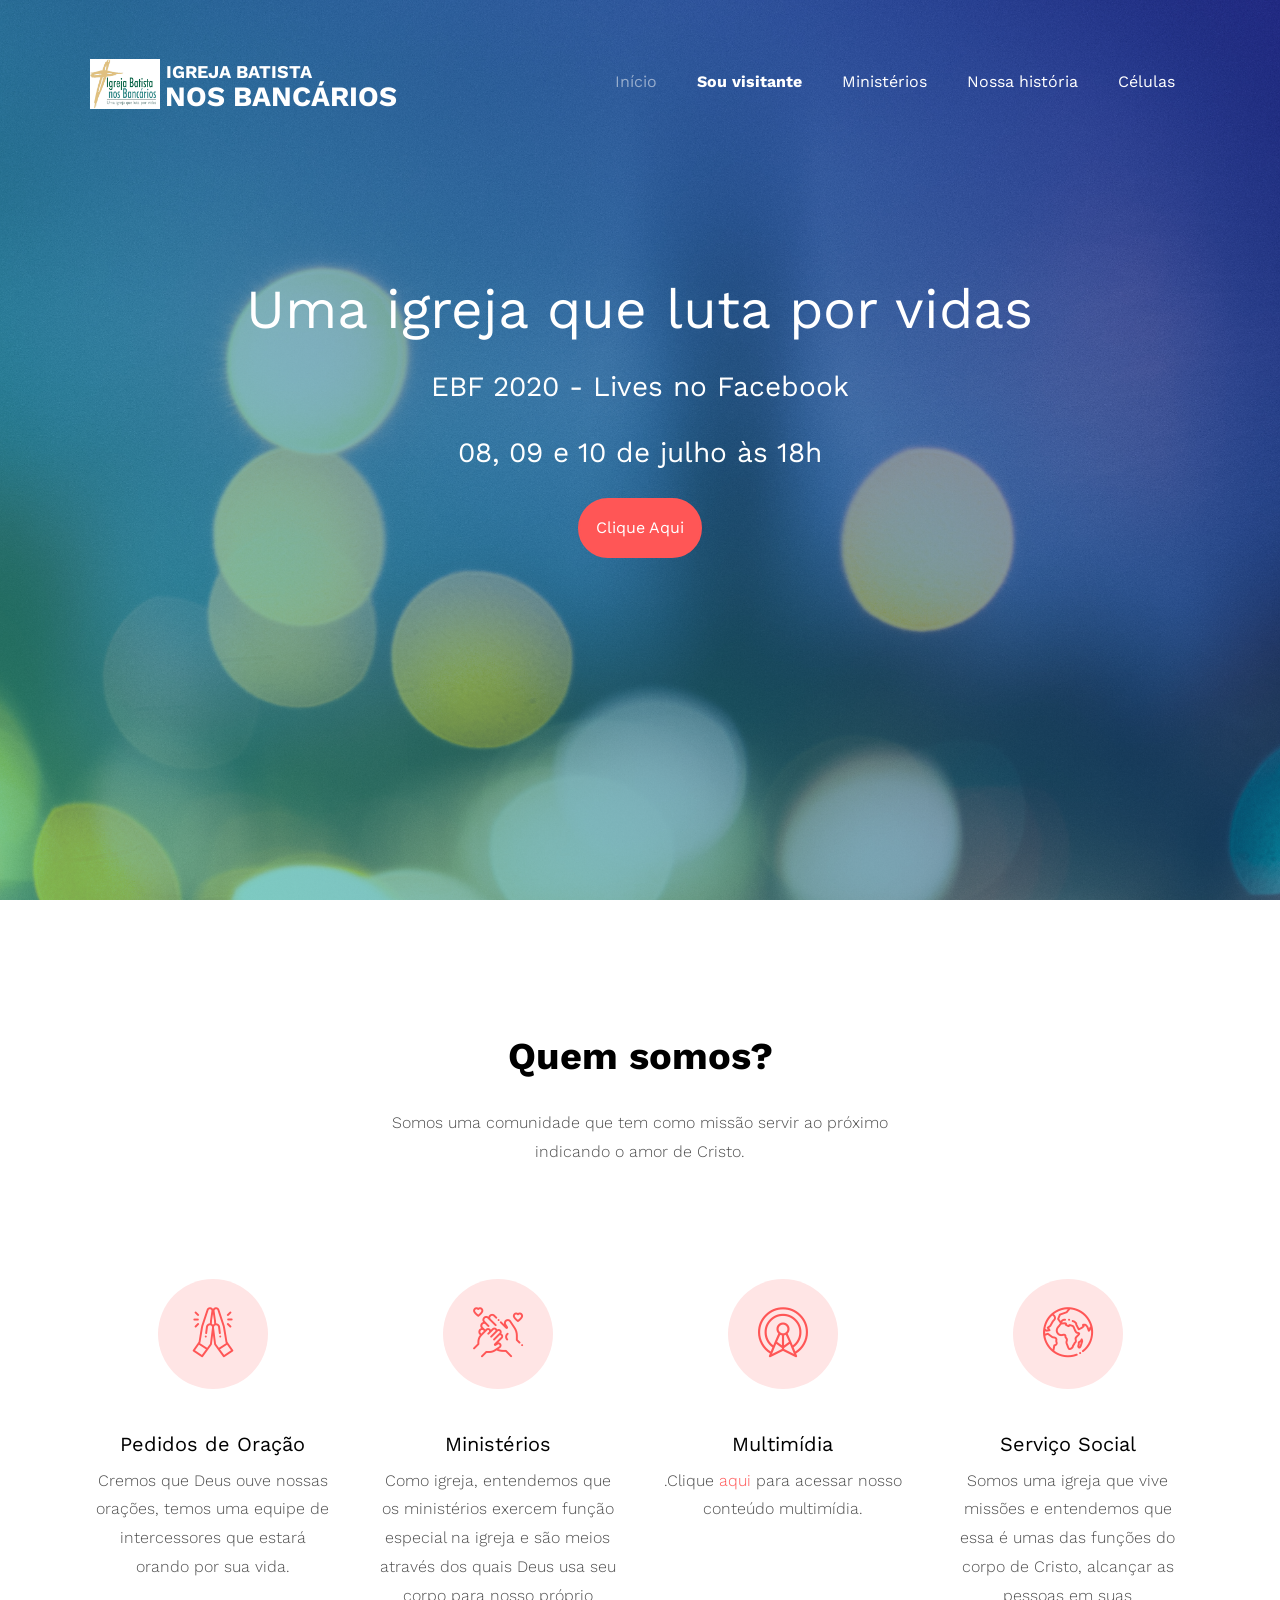
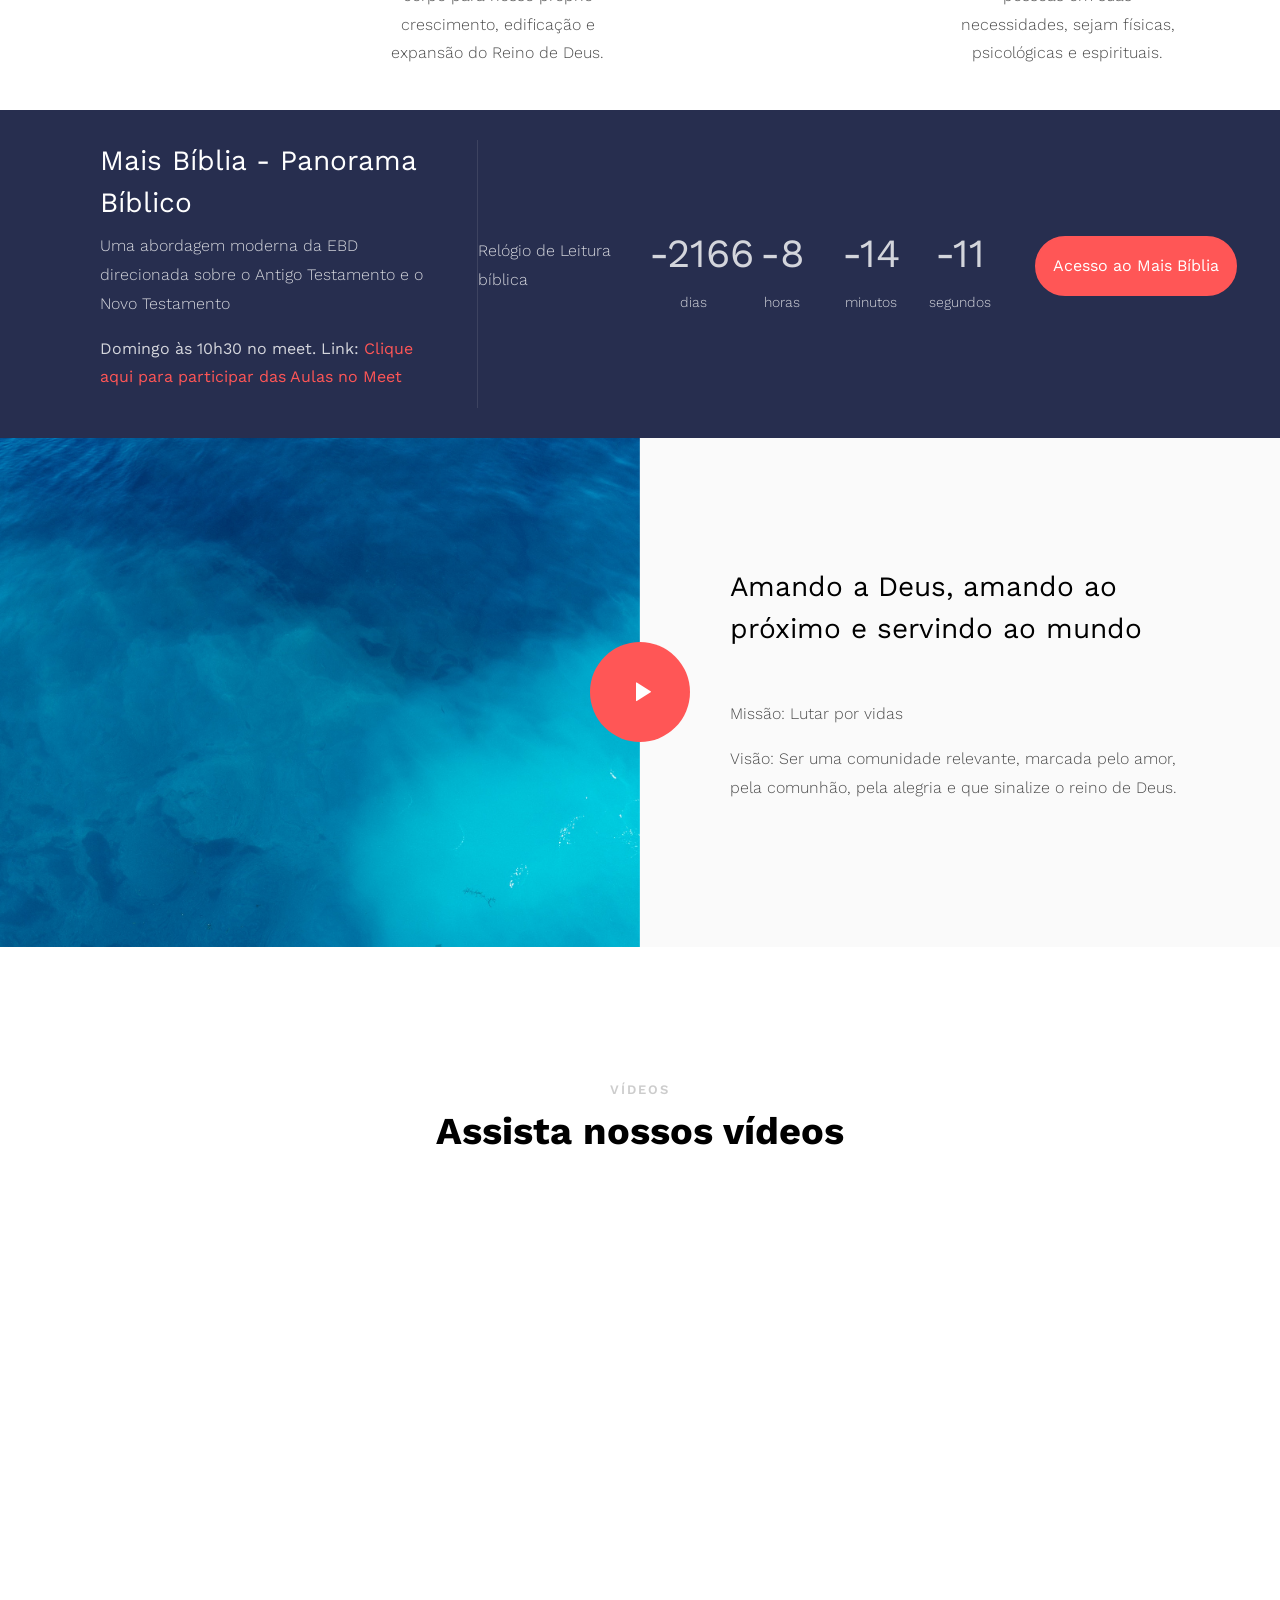
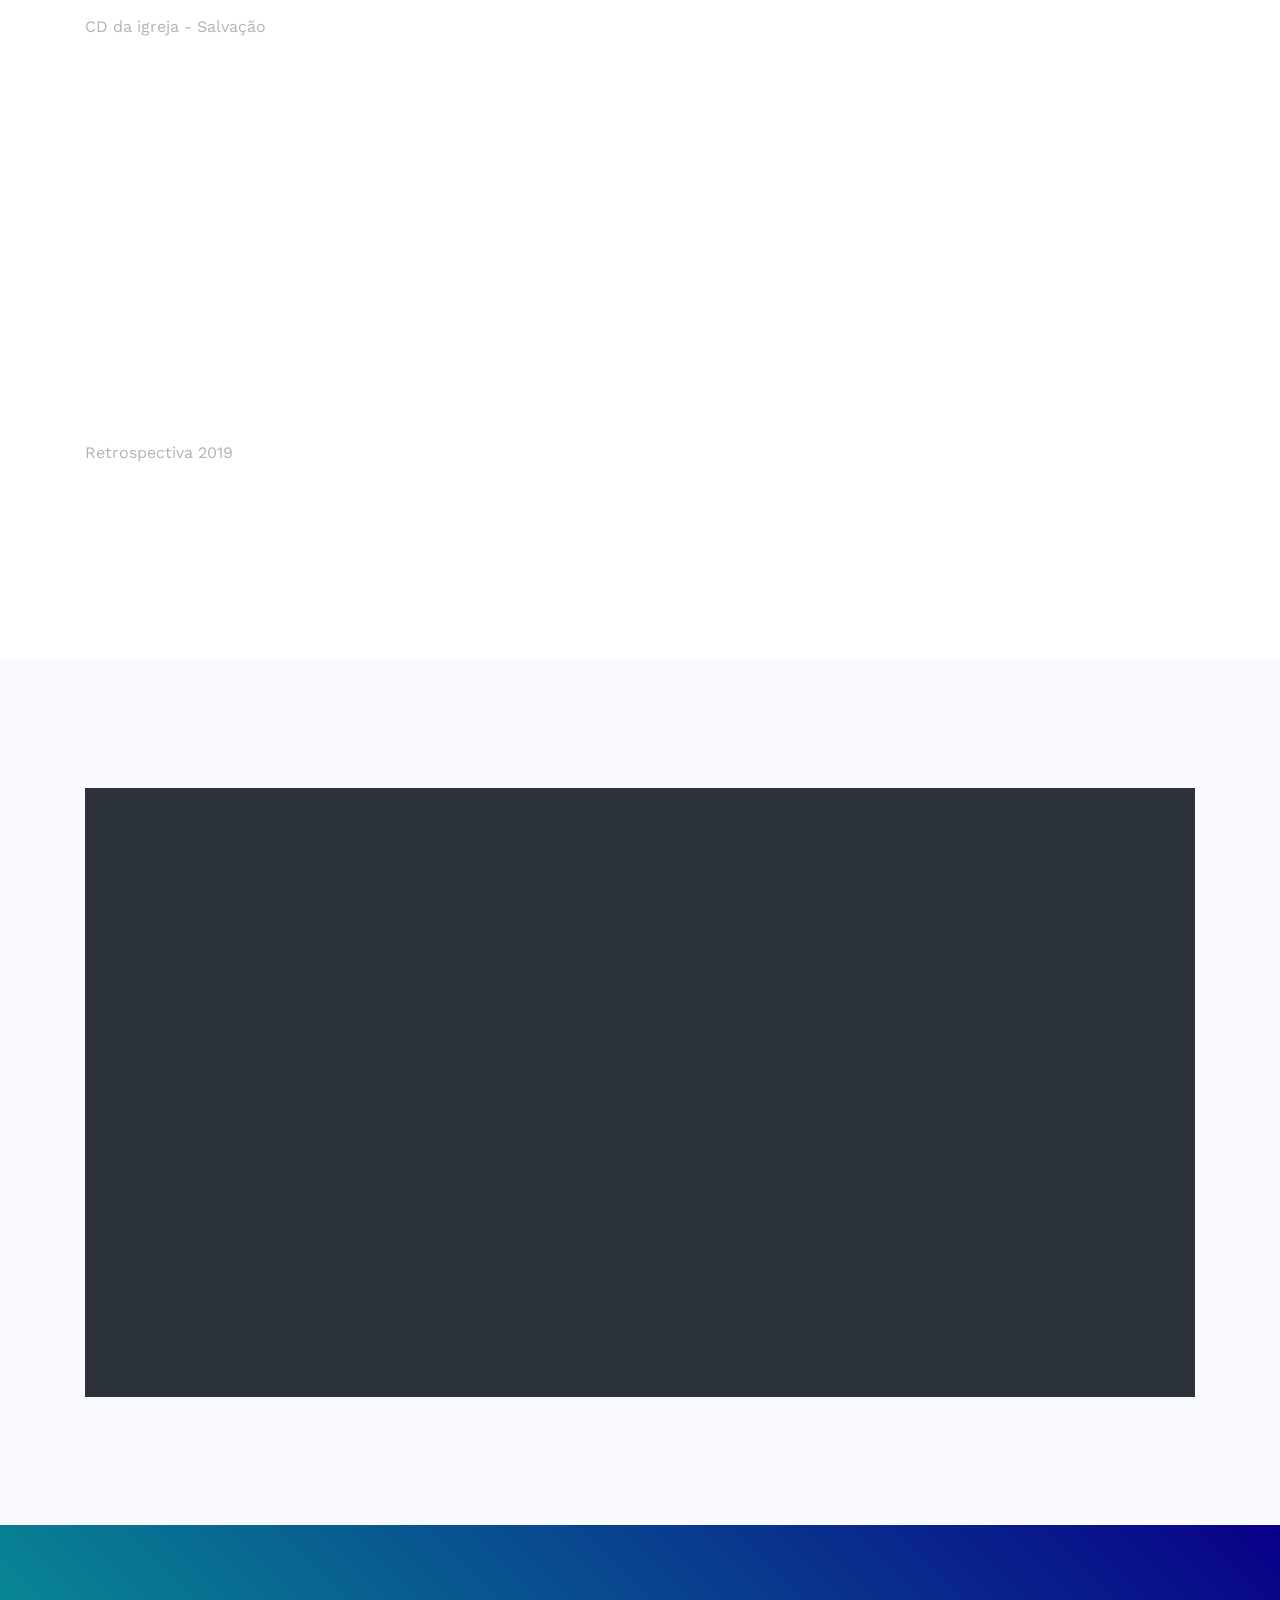
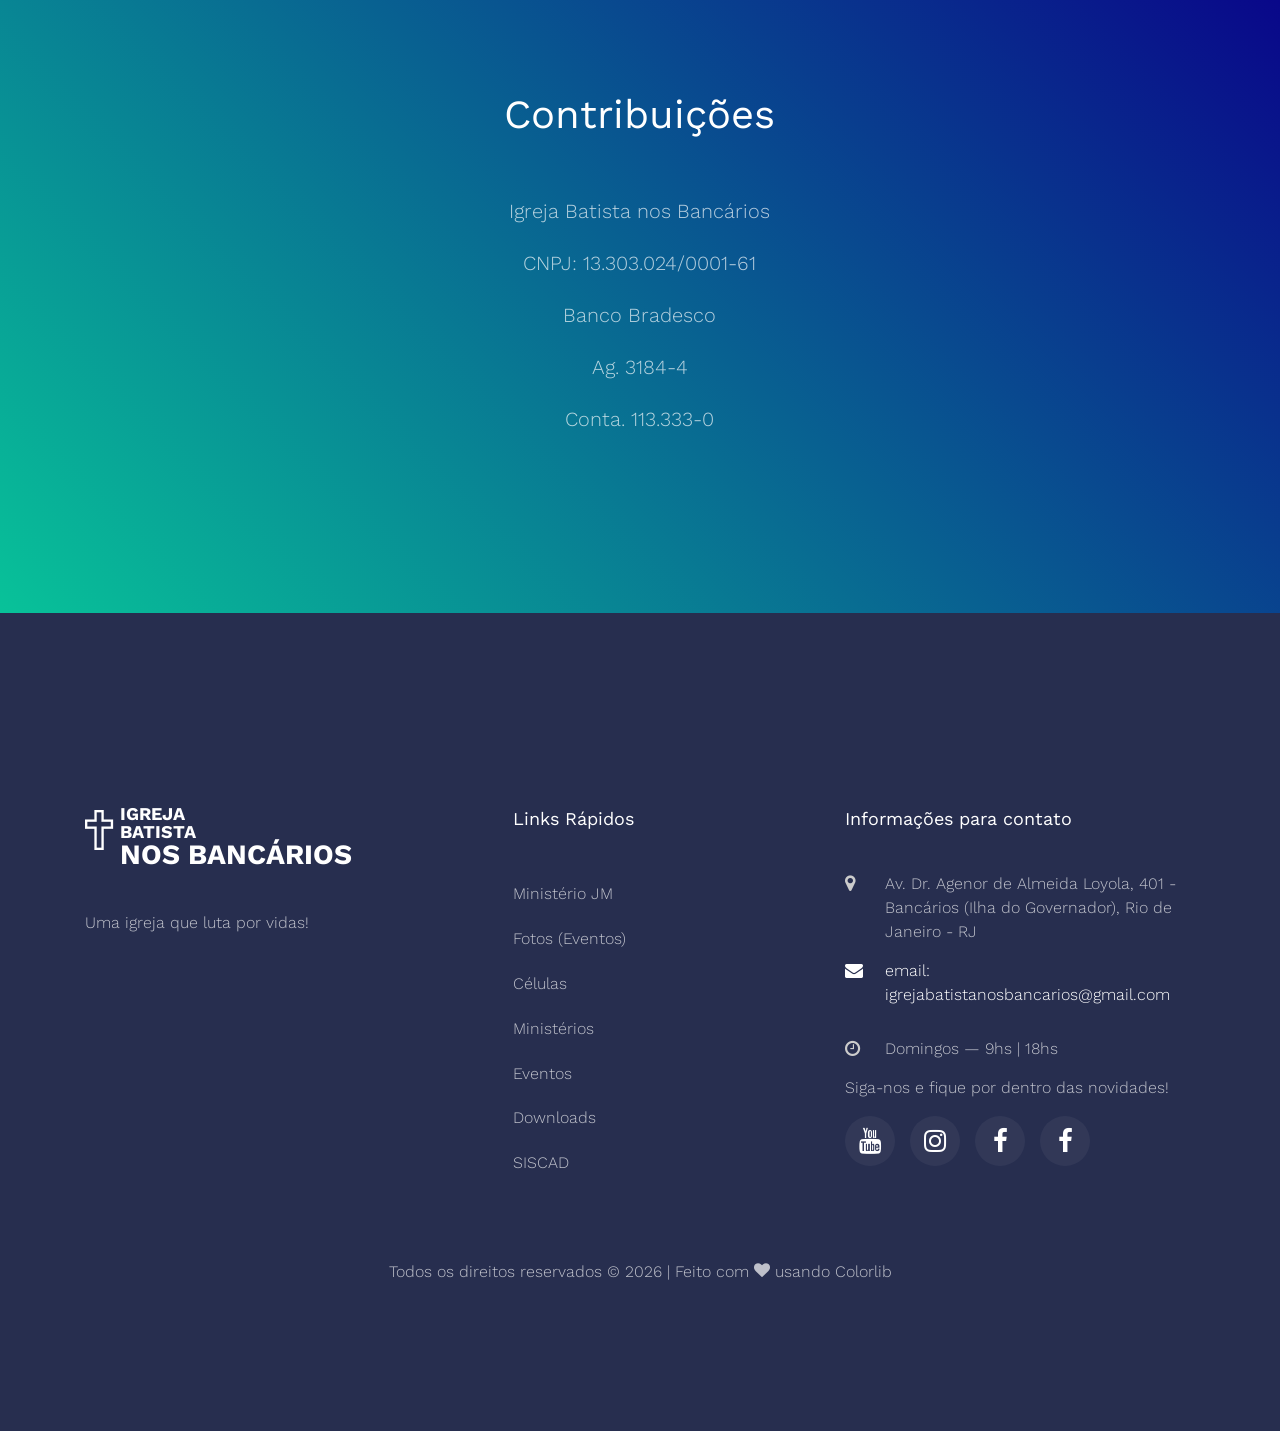
==== index.html @ 06a571e2 "acerto botão mobile" ====
<!DOCTYPE html>
<html lang="en">

<head>

  <title>Igreja Batista nos Bancários</title>
  <meta charset="utf-8">
  <meta name="viewport" content="width=device-width, initial-scale=1, shrink-to-fit=no">
  <meta name="google-site-verification" content="Ht5OL9ynm8TueG3Yeq30uQMmbHGOpibzD0ZODfShVEQ" />


  <meta http-equiv="X-UA-Compatible" content="IE=edge">
  <meta name="description" content="igreja bancarios, igreja batista nos bancarios, ilha do governador, Cristo, louvor, comunidade, salvação">
  <meta name="author" content="Igreja Batista nos Bancários">
  <link rel="author" href="https://www.facebook.com/pages/Igreja-Batista-nos-Bancarios/1877970075808735?ref=br_rs">
  <link rel="canonical" href="http://www.igrejabatistanosbancarios.org.br/">
  <meta name="apple-mobile-web-app-capable" content="yes">
  <meta name="apple-mobile-web-app-title" content="IBB - Igreja Batista nos Bancários">
  <link rel="apple-touch-icon" sizes="180x180" href="/images/logoIgreja.jpg">
  <meta itemprop="name" content="Igreja Batista nos Bancários" />
  <meta itemprop="description" content="igreja bancarios, igreja batista nos bancarios, ilha do governador, Cristo, louvor, comunidade, salvação">

  <link href="https://fonts.googleapis.com/css?family=Work+Sans:100,200,300,400,500,600,700,800" rel="stylesheet">
  <link rel="stylesheet" href="css/open-iconic-bootstrap.min.css">
  <link rel="stylesheet" href="css/animate.css">
  <link rel="stylesheet" href="css/owl.carousel.min.css">
  <link rel="stylesheet" href="css/owl.theme.default.min.css">
  <link rel="stylesheet" href="css/magnific-popup.css">
  <link rel="stylesheet" href="css/aos.css">
  <link rel="stylesheet" href="css/ionicons.min.css">
  <link rel="stylesheet" href="css/bootstrap-datepicker.css">
  <link rel="stylesheet" href="css/jquery.timepicker.css">
  <link rel="stylesheet" href="css/flaticon.css">
  <link rel="stylesheet" href="css/icomoon.css">
  <link rel="stylesheet" href="css/style.css">
</head>

<body ng-app>

  <nav class="navbar navbar-expand-lg navbar-dark ftco_navbar bg-dark ftco-navbar-light" id="ftco-navbar">
    <div class="container">
      <a class="navbar-brand" style="padding-left: 5px;" href="http://www.igrejabatistanosbancarios.org.br/">
        <img class="logoIgreja" src="images/logoBancarios.png" id="img-logo-w1" alt="Igreja Batista nos Bancários" />
        <span style="position: absolute; left: 45Px; top: -15px">&emsp;&emsp;Igreja Batista</span>
        <span class="nosBancarios">nos Bancários</span>
      </a>
      <button class="navbar-toggler" type="button" data-toggle="collapse" data-target="#ftco-nav" aria-controls="ftco-nav" aria-expanded="false"
        aria-label="Toggle navigation">
        <span class="oi oi-menu"></span> Menu
      </button>

      <div class="collapse navbar-collapse" id="ftco-nav">
        <ul class="navbar-nav ml-auto">
          <li class="nav-item active">
            <a href="index.html" class="nav-link">Início</a>
          </li>
          <li class="nav-item">
            <a href="visitante.html" class="nav-link">
              <strong>Sou visitante</strong>
            </a>
          </li>
          <li class="nav-item">
            <a href="ministerios.html" class="nav-link">Ministérios</a>
          </li>
          <li class="nav-item">
            <a href="historia.html" class="nav-link">Nossa história</a>
          </li>
          <li class="nav-item">
            <a href="celulas.html" class="nav-link">Células</a>
          </li>
        </ul>
      </div>
    </div>
  </nav>

  <section id="home" class="video-hero js-fullheight" style="height: 700px; background-image: url(images/abstractLight.jpg);  background-size:cover; background-position: center center;background-attachment:fixed;"
    data-section="home">
    <div class="overlay js-fullheight"></div>
    <a class="player" data-property="{videoURL:'https://www.youtube.com/watch?v=HYGZUNdNehw',containment:'#home', showControls:false, optimizeDisplay: true , stopMovieOnBlur: true, showYTLogo:false, autoPlay:true, loop:false, mute:true, startAt:3, stopAt: 8,  opacity:1, quality:'default'}"></a>
    <div class="container">
      <div class="row no-gutters slider-text js-fullheight align-items-center justify-content-center" data-scrollax-parent="true">
        <div class="col-md-10 ftco-animate text-center" data-scrollax=" properties: { translateY: '70%' }">
          <h1 class="mb-4" data-scrollax="properties: { translateY: '30%', opacity: 1.6 }">
            Uma igreja que luta por vidas</h1>
          <h2>
            <h3 style="color: white;" class="mb-4" data-scrollax="properties: { translateY: '30%', opacity: 1.6 }">
              EBF 2020 - Lives no Facebook</h3>
              <h3 style="color: white;" class="mb-4" data-scrollax="properties: { translateY: '30%', opacity: 1.6 }">
                08, 09 e 10 de julho às 18h</h3>
            <p>
              
              <a href="https://www.facebook.com/groups/218607848238713/"
               class="btn btn-primary p-3">Clique Aqui</a>
            </p>
          </h2>  
        </div>
      </div>
    </div>
  </section>
 
  <section class="ftco-section">
    <div class="container">
      <div class="row justify-content-center mb-5 pb-5">
        <div class="col-md-6 text-center heading-section ftco-animate">
          <span class="subheading"></span>
          <h2 class="mb-4">Quem somos?</h2>
          <p>Somos uma comunidade que tem como missão servir ao próximo indicando o amor de Cristo.</p>
        </div>
      </div>
      <div class="row">
        <div class="col-md-6 col-lg-3 d-flex align-self-stretch ftco-animate">
          <div class="media block-6 services d-block text-center">
            <div class="d-flex justify-content-center">
              <div class="icon d-flex justify-content-center mb-3">
                <span class="align-self-center flaticon-pray"></span>
              </div>
            </div>
            <div class="media-body p-2 mt-3">
              <h3 class="heading">Pedidos de Oração</h3>
              <p>Cremos que Deus ouve nossas orações, temos uma equipe de intercessores que estará orando por sua vida.
              </p>
            </div>
          </div>
        </div>
        <div class="col-md-6 col-lg-3 d-flex align-self-stretch ftco-animate">
          <div class="media block-6 services d-block text-center">
            <div class="d-flex justify-content-center">
              <div class="icon d-flex justify-content-center mb-3">
                <span class="align-self-center flaticon-maternity"></span>
              </div>
            </div>
            <div class="media-body p-2 mt-3">
              <h3 class="heading">Ministérios</h3>
              <p>Como igreja, entendemos que os ministérios exercem função especial na igreja e são meios através dos quais
                Deus usa seu corpo para nosso próprio crescimento, edificação e expansão do Reino de Deus.</p>
            </div>
          </div>
        </div>
        <div class="col-md-6 col-lg-3 d-flex align-self-stretch ftco-animate">
          <div class="media block-6 services d-block text-center">
            <div class="d-flex justify-content-center">
              <div class="icon d-flex justify-content-center mb-3">
                <span class="align-self-center flaticon-podcast"></span>
              </div>
            </div>
            <div class="media-body p-2 mt-3">
              <h3 class="heading">Multimídia</h3>
              <p>.Clique <a href="https://www.youtube.com/channel/UCk3xc1jV3slm47F_EXBStCA" target="_blank">aqui</a> para acessar nosso conteúdo multimídia.</p>
            </div>
          </div>
        </div>

        <div class="col-md-6 col-lg-3 d-flex align-self-stretch ftco-animate">
          <div class="media block-6 services d-block text-center">
            <div class="d-flex justify-content-center">
              <div class="icon d-flex justify-content-center mb-3">
                <span class="align-self-center flaticon-planet-earth"></span>
              </div>
            </div>
            <div class="media-body p-2 mt-3">
              <h3 class="heading">Serviço Social</h3>
              <p>Somos uma igreja que vive missões e entendemos que essa é umas das funções do corpo de Cristo, alcançar as
                pessoas em suas necessidades, sejam físicas, psicológicas e espirituais.</p>
            </div>
          </div>
        </div>
      </div>
    </div>
  </section>

  <section class="ftco-bible-study">
    <div class="container-wrap">
      <div class="col-md-12 wrap">
        <div class="container">
          <div class="row">
            <div class="col-md-12 d-md-flex">
              <div class="one-forth ftco-animate">
                <h3>Mais Bíblia - Panorama Bíblico</h3>
                <p>Uma abordagem moderna da EBD direcionada sobre o Antigo Testamento e o Novo Testamento</p>
                <p>
                  <strong>Domingo às 10h30 no meet. Link: 
                    <a href="https://meet.google.com/uoz-uhri-tot ">Clique aqui para participar das Aulas no Meet</a>
                   </strong>
                </p>
              </div>
              <div class="one-half d-md-flex align-items-md-center ftco-animate">
                <p>Relógio de Leitura bíblica</p>
                <div class="countdown-wrap">
                  <p class="countdown d-flex">
                    <span id="days"></span>
                    <span id="hours"></span>
                    <span id="minutes"></span>
                    <span id="seconds"></span>
                  </p>
                </div>
                <div class="button">
                  <p>
                    <a href="https://www.facebook.com/groups/ClasseEBD.Bancarios/" class="btn btn-primary p-3">Acesso ao Mais Bíblia</a>
                  </p>
                </div>
              </div>
            </div>
          </div>
        </div>
      </div>
    </div>
  </section>

  <section class="ftco-section-2">
    <div class="container-fluid">
      <div class="section-2-blocks-wrapper d-flex row no-gutters">
        <div class="img col-md-6 ftco-animate" style="background-image: url('images/blue-ocean-sea-5412.jpg');">
          <a href="https://www.youtube.com/watch?v=TMDXRwsffzY" class="button popup-vimeo">
            <span class="ion-ios-play"></span>
          </a>
        </div>
        <div class="text col-md-6 ftco-animate">
          <div class="text-inner align-self-start">

            <h3>Amando a Deus, amando ao próximo e servindo ao mundo</h3>
            <p>Missão: Lutar por vidas</p>

            <p>Visão: Ser uma comunidade relevante, marcada pelo amor, pela comunhão, pela alegria e que sinalize o reino de
              Deus.
            </p>
          </div>
        </div>
      </div>
    </div>
  </section>

  <section class="ftco-section">
    <div class="container">
      <div class="row no-gutters justify-content-center mb-5 pb-5">
        <div class="col-md-7 text-center heading-section ftco-animate">
          <span class="subheading">Vídeos</span>
          <h2 class="mb-4">Assista nossos vídeos</h2>
          <p></p>
        </div>
      </div>
      <div class="row">
        <div class="col-md-6 ftco-animate">
          <div class="sermons">
            <iframe width="560" height="315" src="https://www.youtube.com/embed/FBNvva_CLnk?controls=0" frameborder="0" allow="accelerometer; autoplay; encrypted-media; gyroscope; picture-in-picture"
              allowfullscreen></iframe>
            <div class="text">
              <h3>
                <a href="#"></a>
              </h3>
              <span class="position">CD da igreja - Salvação</span>
            </div>
          </div>
        </div>
      </div>
      <div class="row">
        <div class="col-md-6 ftco-animate">
          <div class="sermons">
            <iframe width="560" height="315" src="https://www.youtube.com/embed/6KS8cwd-ObE?controls=0" frameborder="0" allow="accelerometer; autoplay; encrypted-media; gyroscope; picture-in-picture"
              allowfullscreen></iframe>
            <div class="text">
              <h3>
                <a href="#"></a>
              </h3>
              <span class="position">Retrospectiva 2019</span>
            </div>
          </div>
        </div>
      </div>
  </section>

  <section class="ftco-section testimony-section bg-light">
    <div class="container">
      <div class="row ftco-animate">
        <div class="col-md-12">
          <div id="x-section-10" style="margin: 0px;padding: 0px; background-color: transparent;">
            <div class="x-container" style="margin: 0px auto;padding: 0px;">
              <div class="x-column x-sm x-1-1" style="padding: 0px; background-color:rgb(43, 50, 58);">
                <div class="x-map embed">
                  <div>
                    <iframe width="100%" height="600" src="https://maps.google.com/maps?width=800&amp;height=600&amp;hl=en&amp;q=Igreja%20Batista%20nos%20Banc%C3%A1rios%2C%20Avenida%20Agenor%20de%20Almeira%20Loyola+(Igreja%20Batista%20nos%20Banc%C3%A1rios)&amp;ie=UTF8&amp;t=&amp;z=15&amp;iwloc=B&amp;output=embed"
                      frameborder="0" scrolling="no" marginheight="0" marginwidth="0">
                    </iframe>
                  </div>
                </div>
              </div>
            </div>
          </div>
        </div>
      </div>
    </div>
  </section>

  <section class="ftco-section-parallax">
    <div class="parallax-img d-flex align-items-center">
      <div class="container">
        <div class="row d-flex justify-content-center">
          <div class="col-md-7 text-center heading-section heading-section-white ftco-animate">
            <h2>Contribuições</h2>
            <div class="row d-flex justify-content-center mt-5">
              <div class="col-md-6">
                <form action="#" class="subscribe-form">
                  <div class="form-group">
                    <p>Igreja Batista nos Bancários</p>
                    <p>CNPJ: 13.303.024/0001-61</p>
                    <span class="icon icon-banking"></span>
                    <p>Banco Bradesco</p>
                    <p>Ag. 3184-4</p>
                    <p>Conta. 113.333-0</p>
                  </div>
                </form>
              </div>
            </div>
          </div>
        </div>
      </div>
    </div>
  </section>

  <footer class="ftco-footer ftco-bg-dark ftco-section">
    <div class="container">
      <div class="row mb-5">
        <div class="col-md">
          <div class="ftco-footer-widget mb-4">
            <h2 class="logo">
              <i class="flaticon-cross">
                <a href="index.html">
              </i>
              <span>Igreja</span>
              <span>Batista</span>
              <span>nos Bancários
              </span>
              </a>
            </h2>
            <p>Uma igreja que luta por vidas!</p>
          </div>
        </div>
        <div class="col-md">
          <div class="ftco-footer-widget mb-4 ml-md-5">
            <h2 class="ftco-heading-2">Links Rápidos</h2>
            <ul class="list-unstyled">
              <li>
                <a href="https://www.facebook.com/JM-JuntoMisturado-466941506842502/" class="py-2 d-block">Ministério JM
                </a>
              </li>
              <li>
                <a href="memorias.html" class="py-2 d-block">Fotos (Eventos)</a>
              </li>
              <li>
                <a href="celulas.html" class="py-2 d-block">Células</a>
              </li>
              <li>
                <a href="ministerios.html" class="py-2 d-block">Ministérios</a>
              </li>
              <li>
                <a href="#l1" class="py-2 d-block">Eventos</a>
              </li>
              <li>
                <a href="arquivos.html" class="py-2 d-block">Downloads</a>
              </li>
              <li>
                <a href="http://cadastromembrosibb.herokuapp.com/login" class="py-2 d-block">SISCAD</a>
              </li>
            </ul>
          </div>
        </div>
        <div class="col-md">
          <div class="ftco-footer-widget mb-4">
            <h2 class="ftco-heading-2">Informações para contato</h2>
            <div class="block-23 mb-3">
              <ul>
                <li>
                  <span class="icon icon-map-marker"></span>
                  <span class="text">Av. Dr. Agenor de Almeida Loyola, 401 - Bancários (Ilha do Governador), Rio de Janeiro - RJ</span>
                </li>
                <!-- <li><a href="#"><span class="icon icon-phone"></span><span class="text">telefone</span></a></li> -->
                <li>
                  <a href="#">
                    <span class="icon icon-envelope"></span>
                    <span class="text">email: igrejabatistanosbancarios@gmail.com
                    </span>
                  </a>
                </li>
                <li>
                  <span class="icon icon-clock-o"></span>
                  <span class="text">Domingos &mdash; 9hs | 18hs</span>
                </li>
                <li>
                  <span class="text">Siga-nos e fique por dentro das novidades!</span>
                </li>
              </ul>
            </div>
            <ul class="ftco-footer-social list-unstyled float-md-left float-lft">
              <li class="ftco-animate">
                    <a href="https://www.youtube.com/channel/UCk3xc1jV3slm47F_EXBStCA">
                      <span class="icon-youtube"></span>
                    </a>
              </li>
              <li class="ftco-animate">
                <a href="https://www.instagram.com/igbatistabancarios/">
                  <span class="icon-instagram"></span>
                </a>
              </li>
              <li class="ftco-animate">
                <a href="https://www.facebook.com/igbatistabancarios/">
                  <span class="icon-facebook"></span>
                </a>
              </li>
              <li class="ftco-animate">
                <a href="https://www.facebook.com/groups/218607848238713/">
                  <span class="icon-facebook"></span>
                </a>
              </li>
            </ul>
          </div>
        </div>
      </div>
      <div class="row">
        <div class="col-md-12 text-center">

          <p>
            <!-- Link back to Colorlib can't be removed. Template is licensed under CC BY 3.0. -->
            Todos os direitos reservados &copy;
            <script>document.write(new Date().getFullYear());</script> | Feito com
            <i class="icon-heart" aria-hidden="true"></i> usando
            <a href="https://colorlib.com" target="_blank">Colorlib</a>
            <!-- Link back to Colorlib can't be removed. Template is licensed under CC BY 3.0. -->
          </p>
        </div>
      </div>
    </div>

    <div hidden align="center">
      <a href='https://www.counter12.com'>
        <img src='https://www.counter12.com/img-A72Ay01BZx6x9caZ-3.gif' border='0' alt='conter12'>
      </a>
      <script type='text/javascript' src='https://www.counter12.com/ad.js?id=A72Ay01BZx6x9caZ'></script>
    </div>
  </footer>
  <!-- loader -->
  <div id="ftco-loader" class="show fullscreen">
    <svg class="circular" width="48px" height="48px">
      <circle class="path-bg" cx="24" cy="24" r="22" fill="none" stroke-width="4" stroke="#eeeeee" />
      <circle class="path" cx="24" cy="24" r="22" fill="none" stroke-width="4" stroke-miterlimit="10" stroke="#F96D00" />
    </svg>
  </div>

  <script src="js/jquery.min.js"></script>
  <script src="js/jquery-migrate-3.0.1.min.js"></script>
  <script src="js/popper.min.js"></script>
  <script src="js/bootstrap.min.js"></script>
  <script src="js/jquery.easing.1.3.js"></script>
  <script src="js/jquery.waypoints.min.js"></script>
  <script src="js/jquery.stellar.min.js"></script>
  <script src="js/owl.carousel.min.js"></script>
  <script src="js/jquery.magnific-popup.min.js"></script>
  <script src="js/aos.js"></script>
  <script src="js/jquery.animateNumber.min.js"></script>
  <script src="js/bootstrap-datepicker.js"></script>
  <!-- <script src="js/jquery.timepicker.min.js"></script> -->
  <script src="js/jquery.mb.YTPlayer.min.js"></script>
  <script src="js/scrollax.min.js"></script>
  <script src="https://maps.googleapis.com/maps/api/js?key=AIzaSyBmhAcsziGEolM4wvrCEVUI7BWetTAjRIQ&sensor=false"></script>
  <script src="js/google-map.js"></script>
  <script src="js/main.js"></script>

</body>

</html>
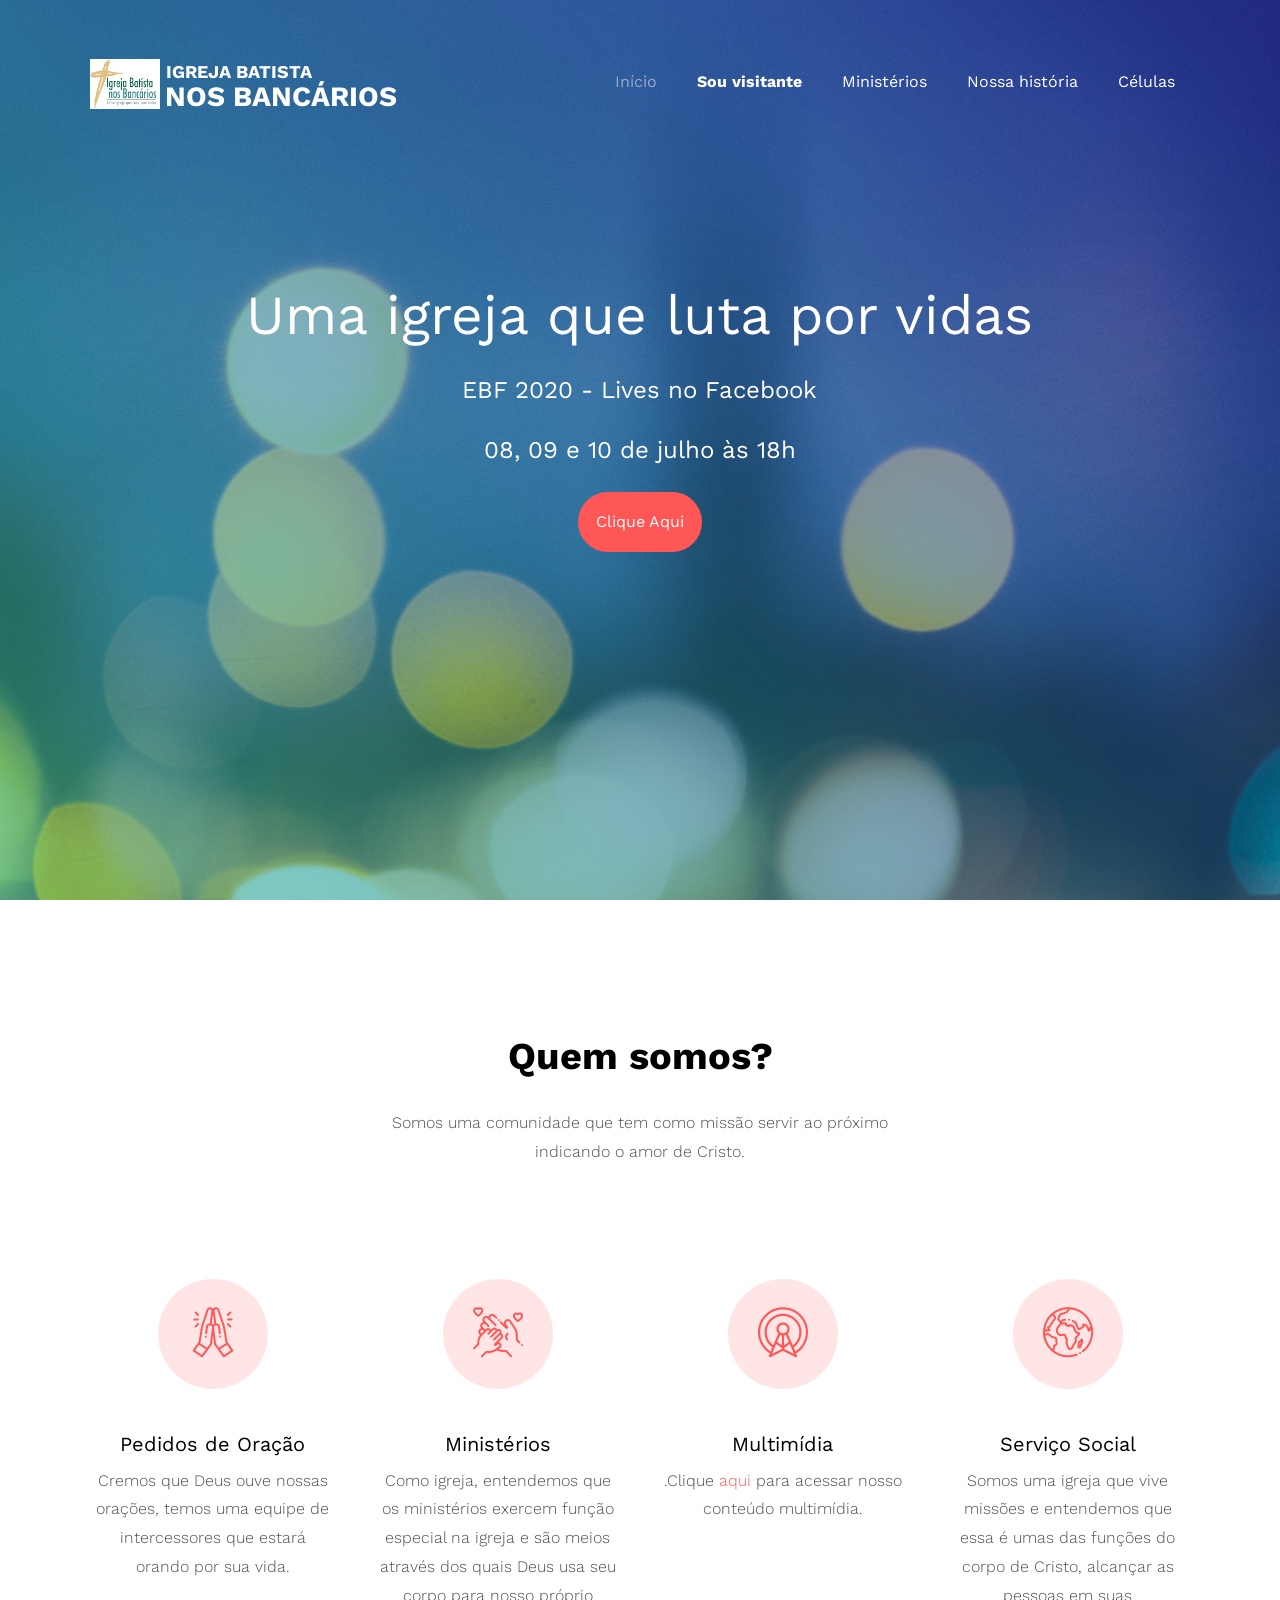
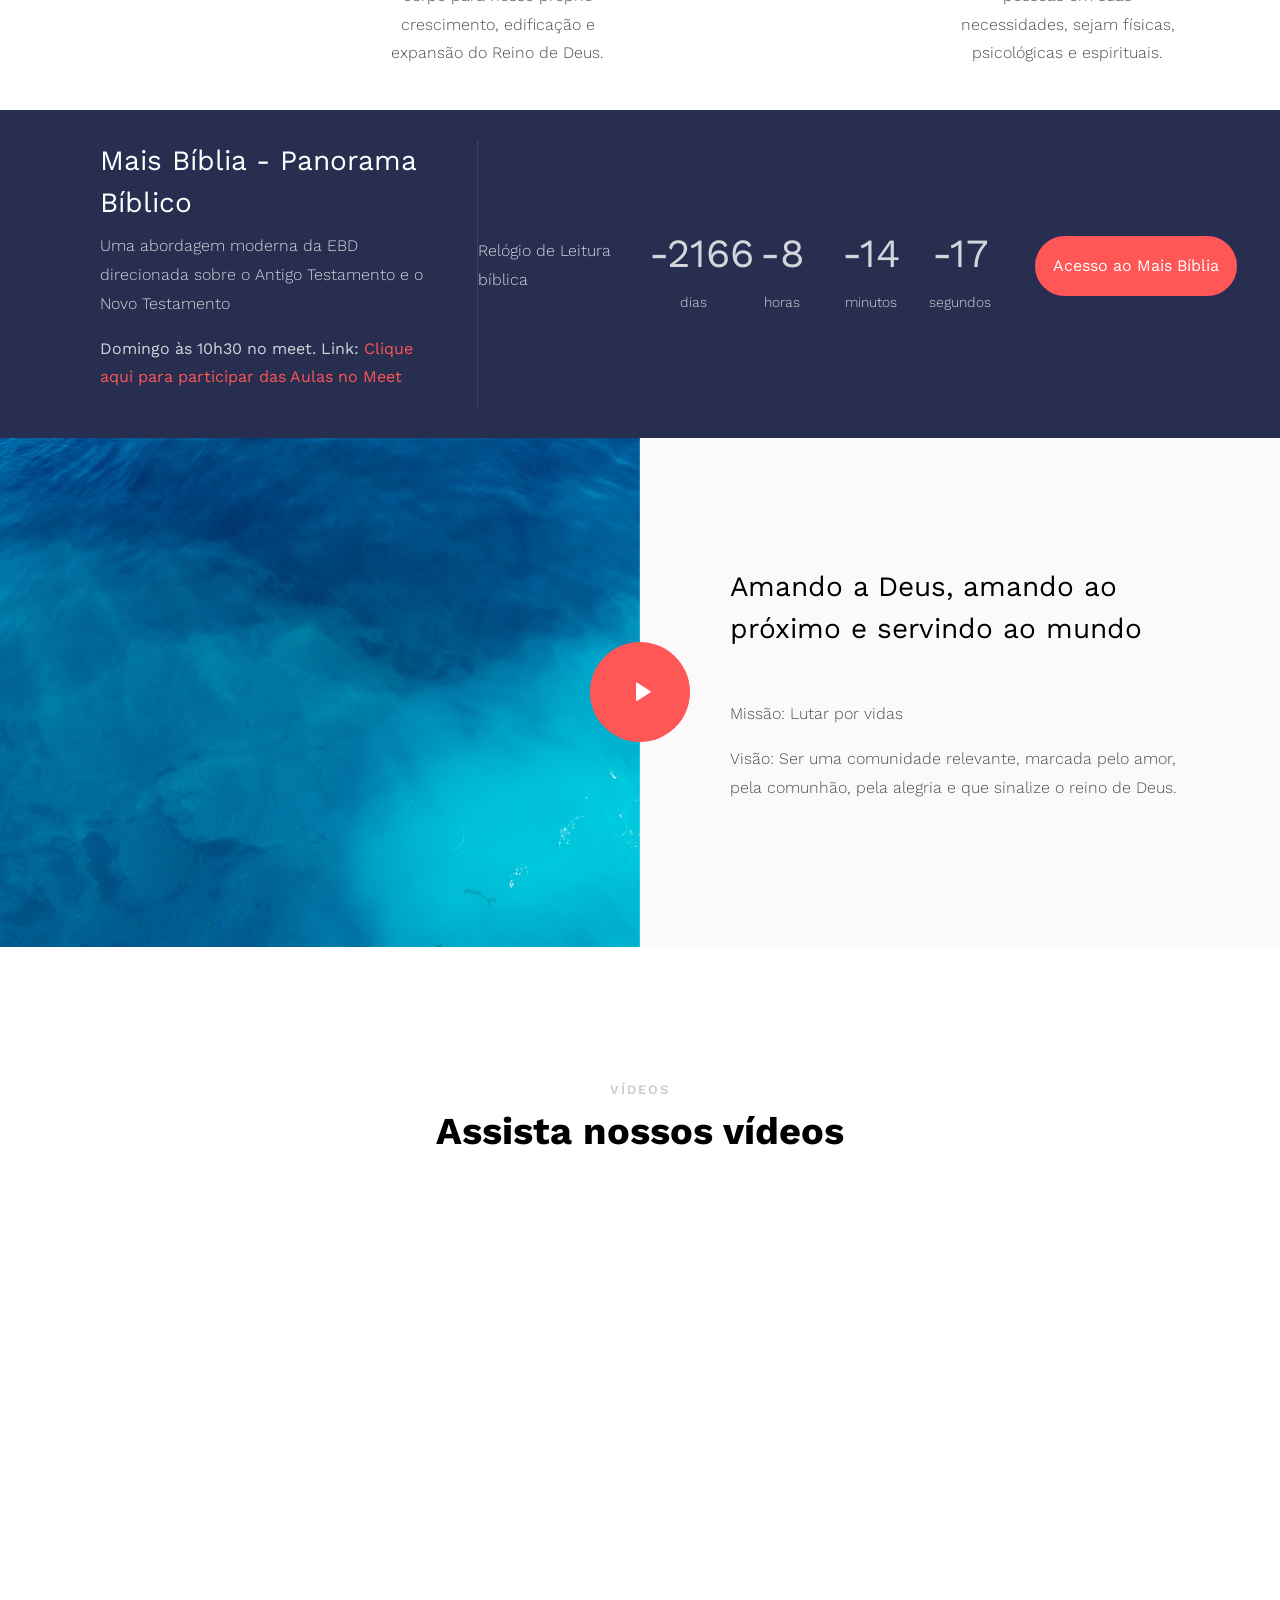
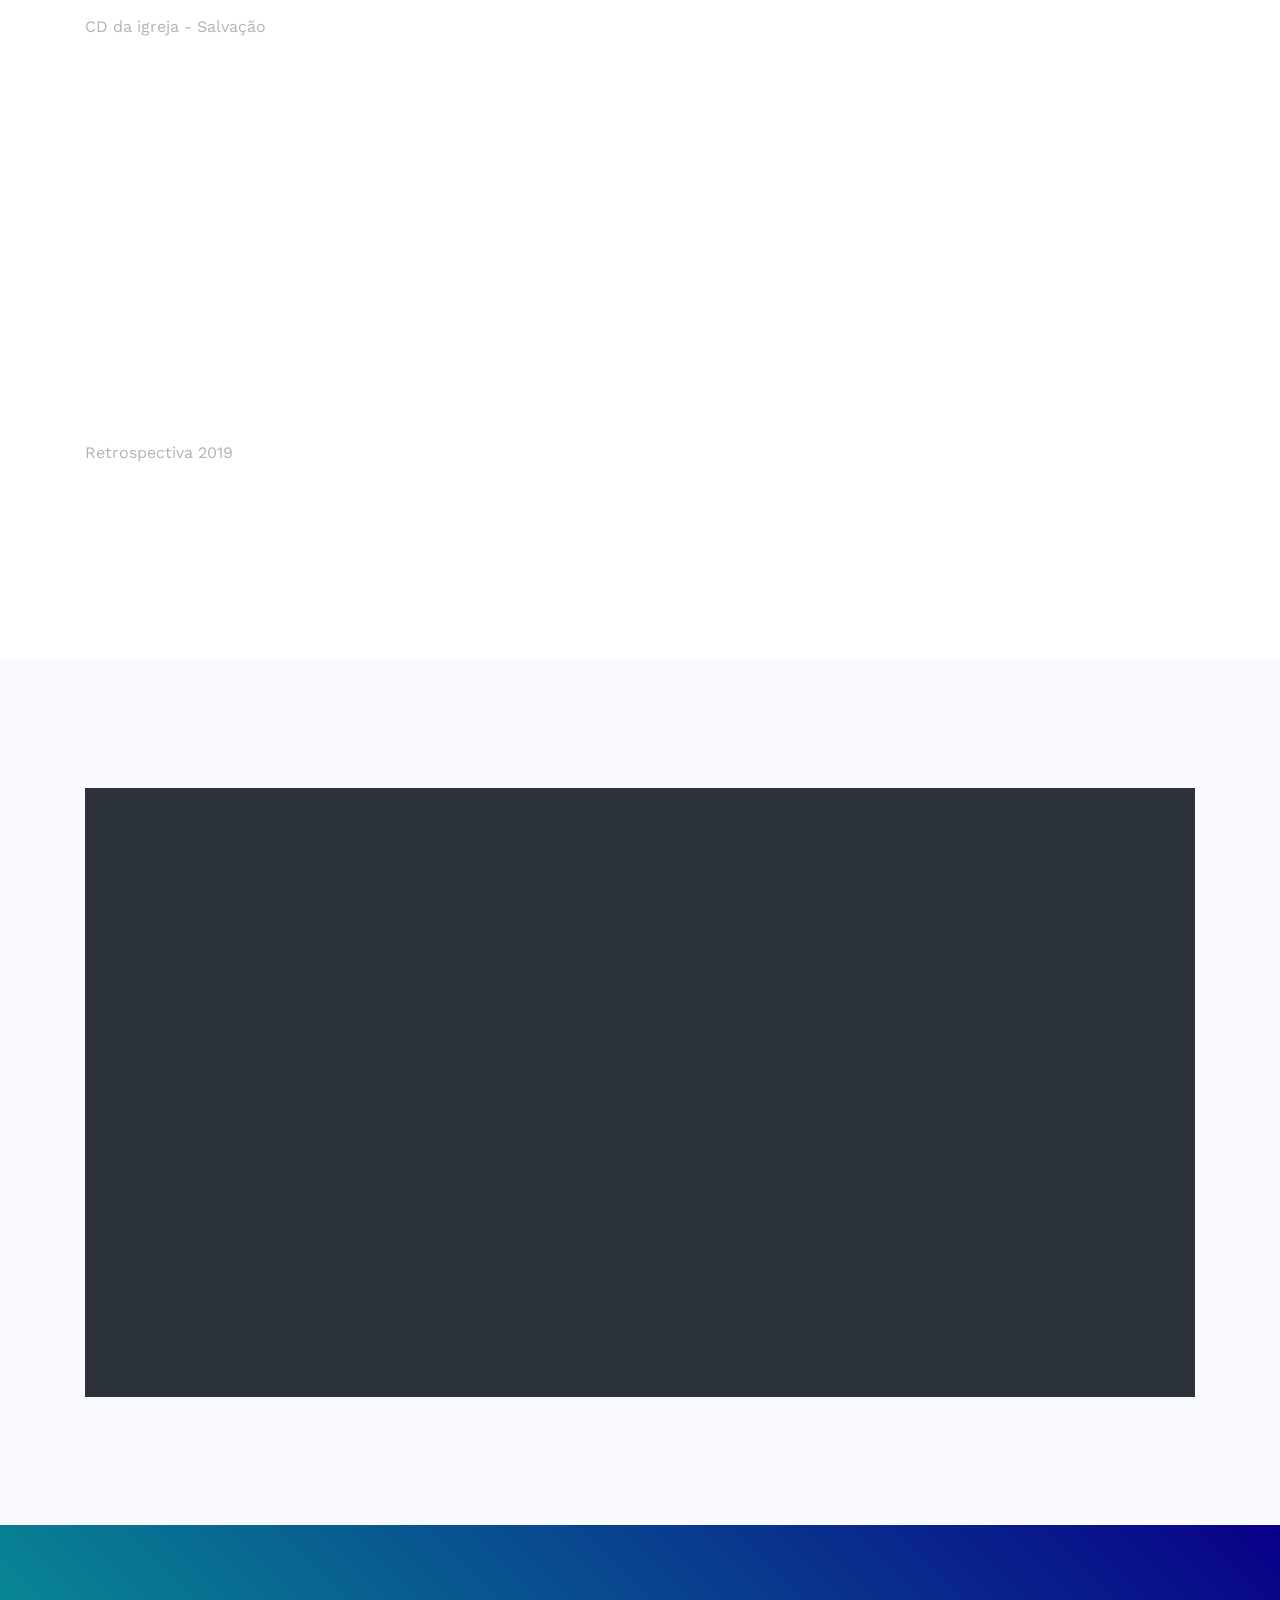
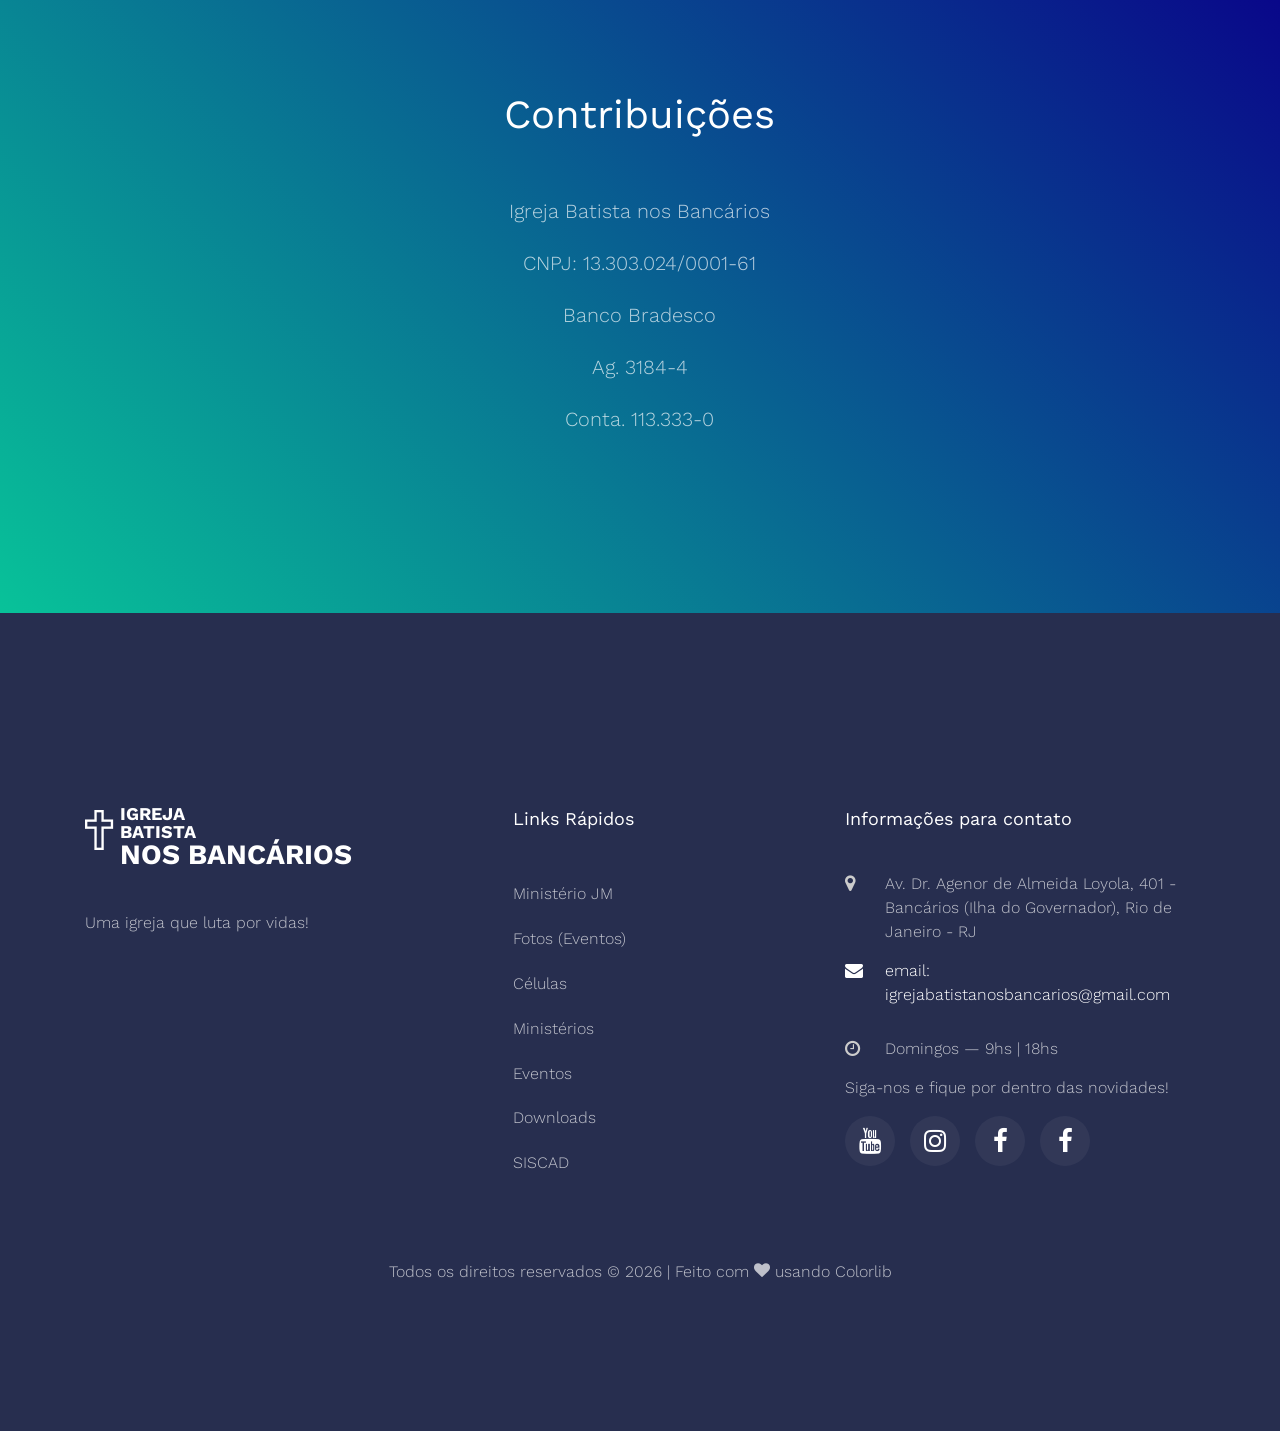
==== commit c182636b: "acerto botão mobile" ====
--- a/index.html
+++ b/index.html
@@ -83,10 +83,10 @@
           <h1 class="mb-4" data-scrollax="properties: { translateY: '30%', opacity: 1.6 }">
             Uma igreja que luta por vidas</h1>
           <h2>
-            <h3 style="color: white;" class="mb-4" data-scrollax="properties: { translateY: '30%', opacity: 1.6 }">
-              EBF 2020 - Lives no Facebook</h3>
-              <h3 style="color: white;" class="mb-4" data-scrollax="properties: { translateY: '30%', opacity: 1.6 }">
-                08, 09 e 10 de julho às 18h</h3>
+            <h4 style="color: white;" class="mb-4" data-scrollax="properties: { translateY: '30%', opacity: 1.6 }">
+              EBF 2020 - Lives no Facebook</h4>
+              <h4 style="color: white;" class="mb-4" data-scrollax="properties: { translateY: '30%', opacity: 1.6 }">
+                08, 09 e 10 de julho às 18h</h4>
             <p>
               
               <a href="https://www.facebook.com/groups/218607848238713/"
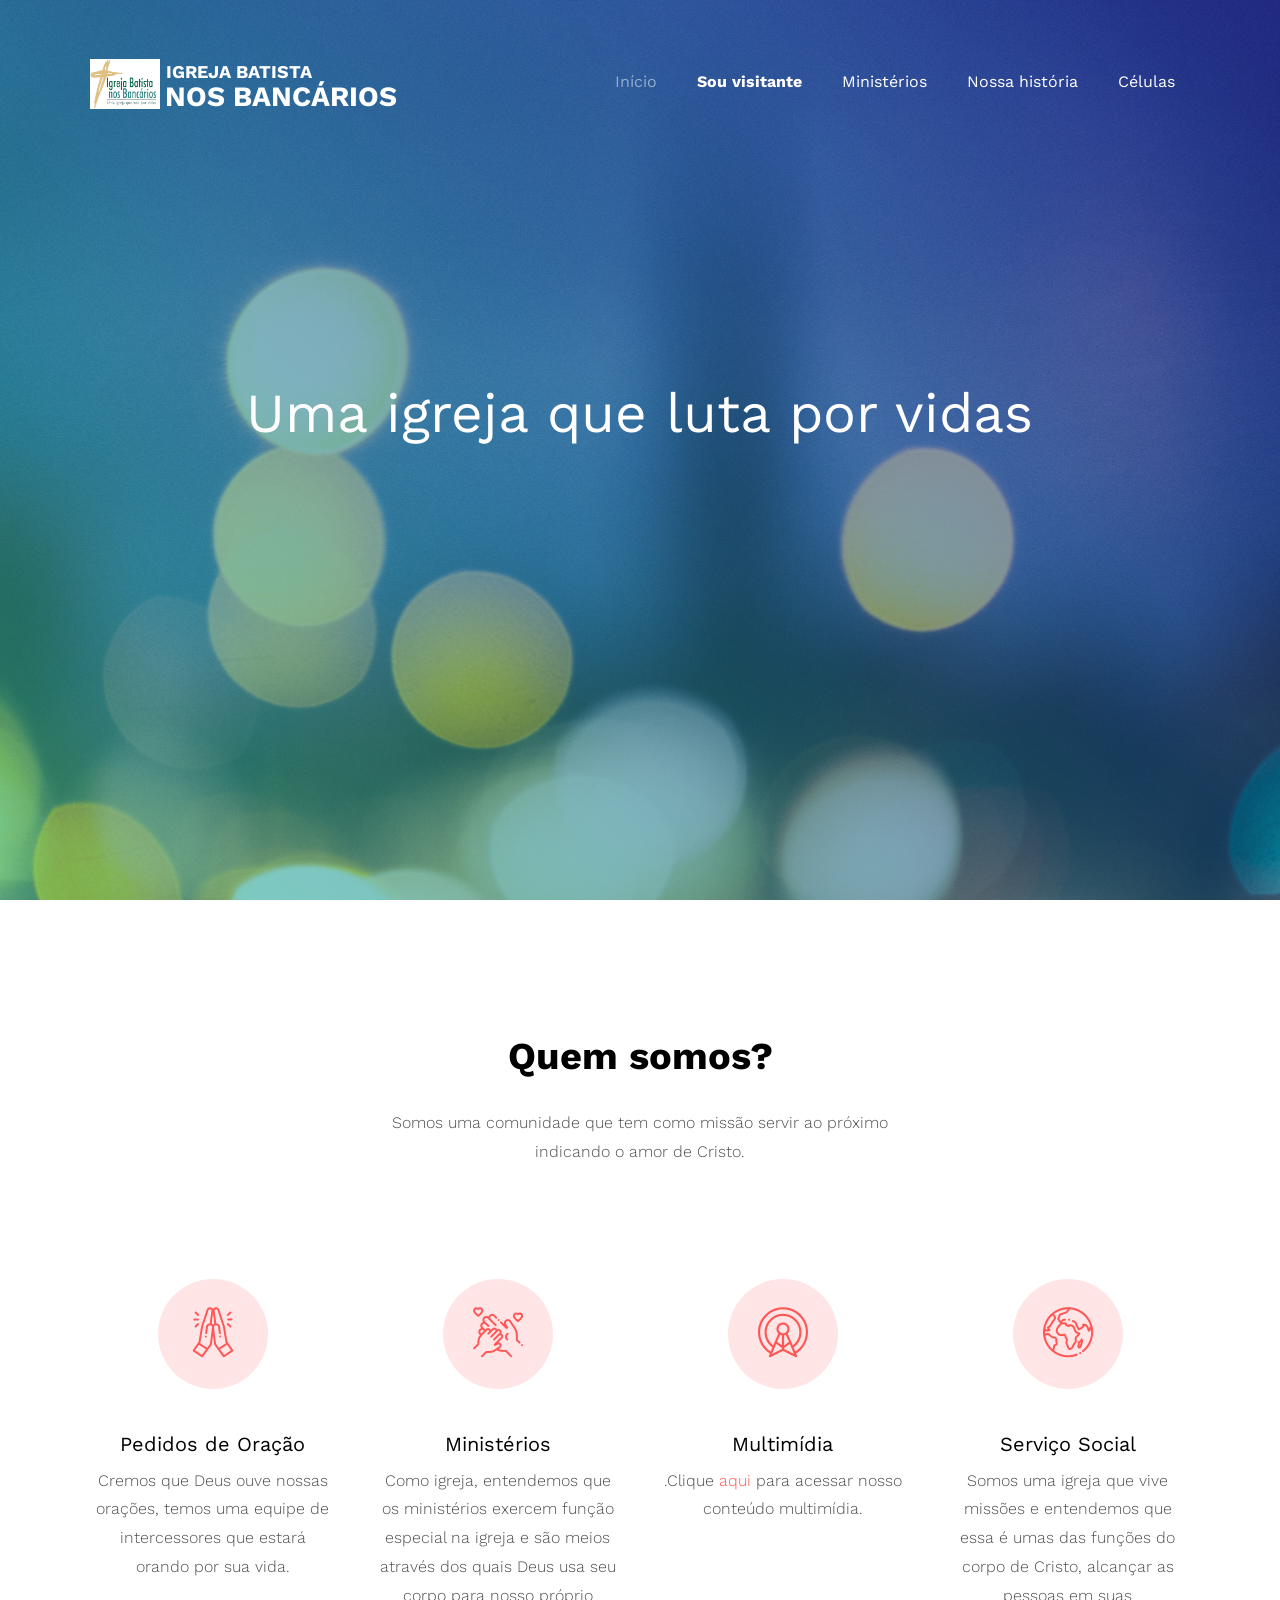
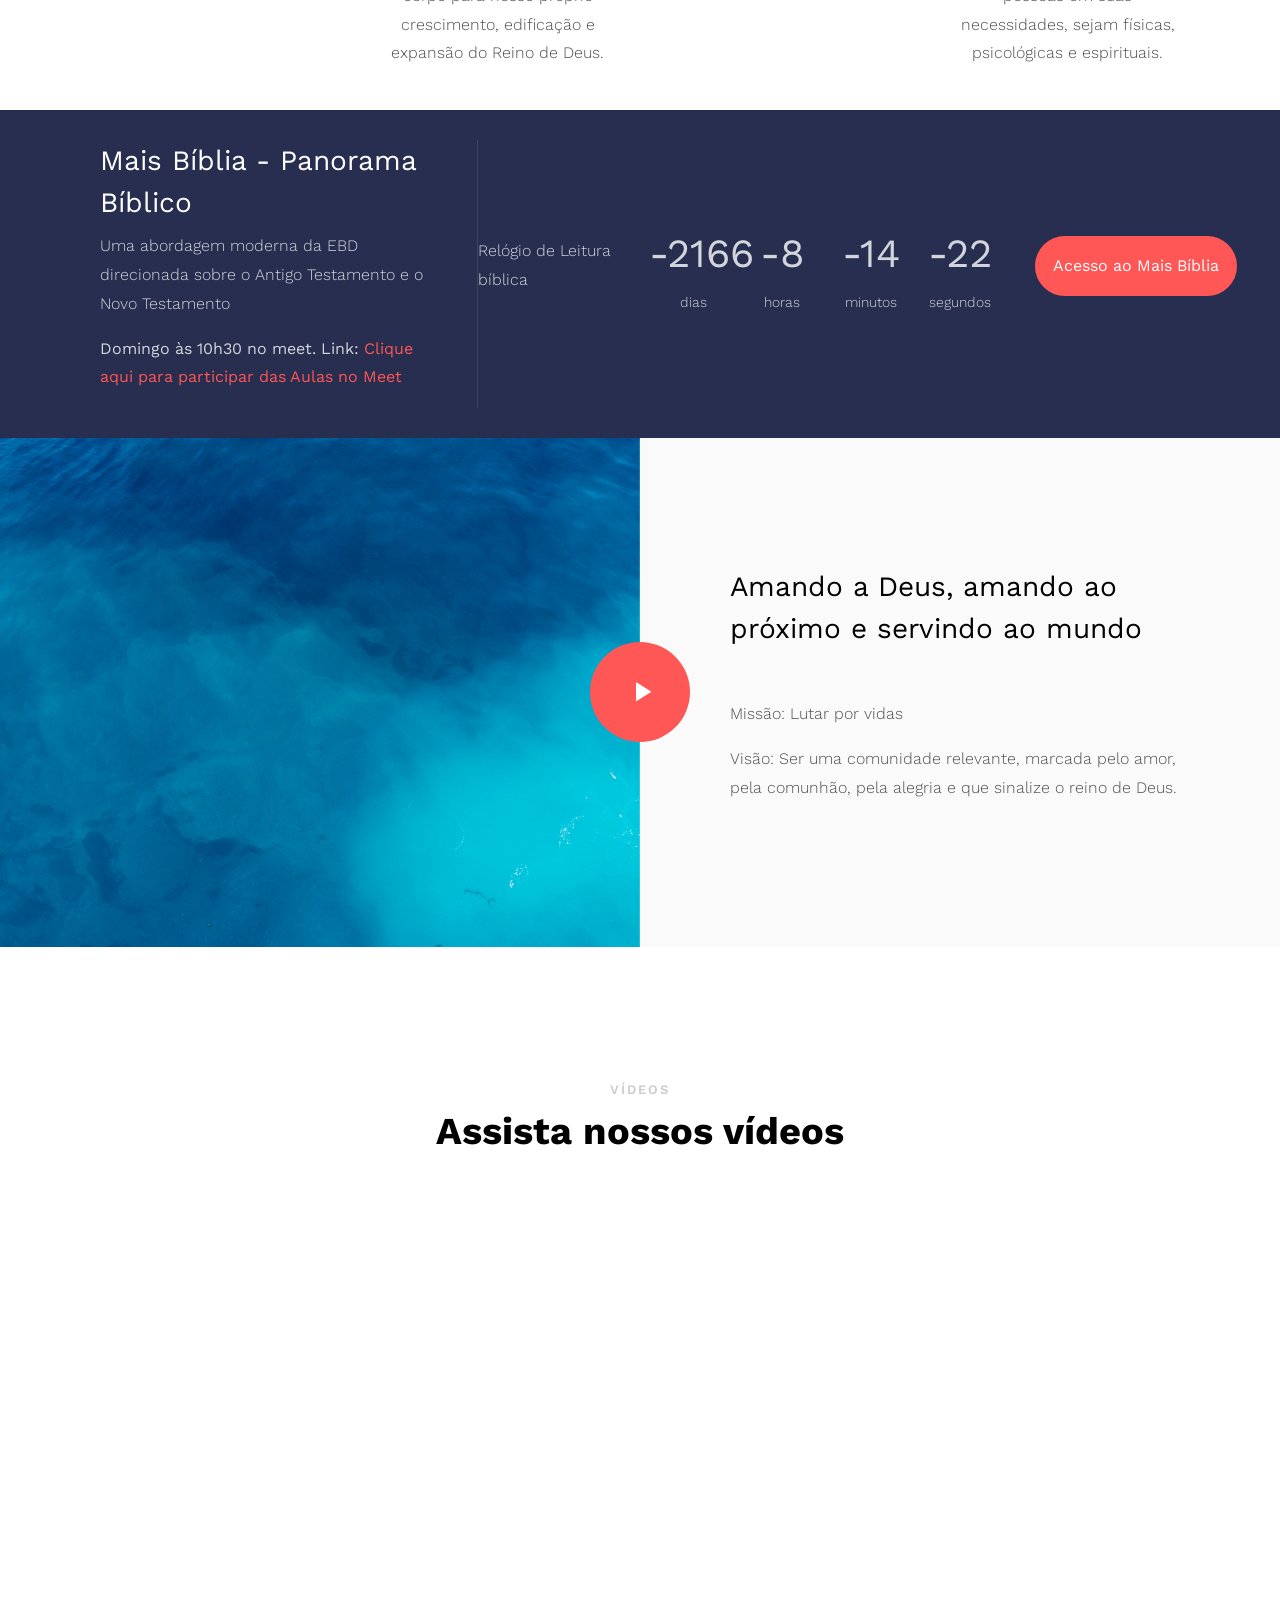
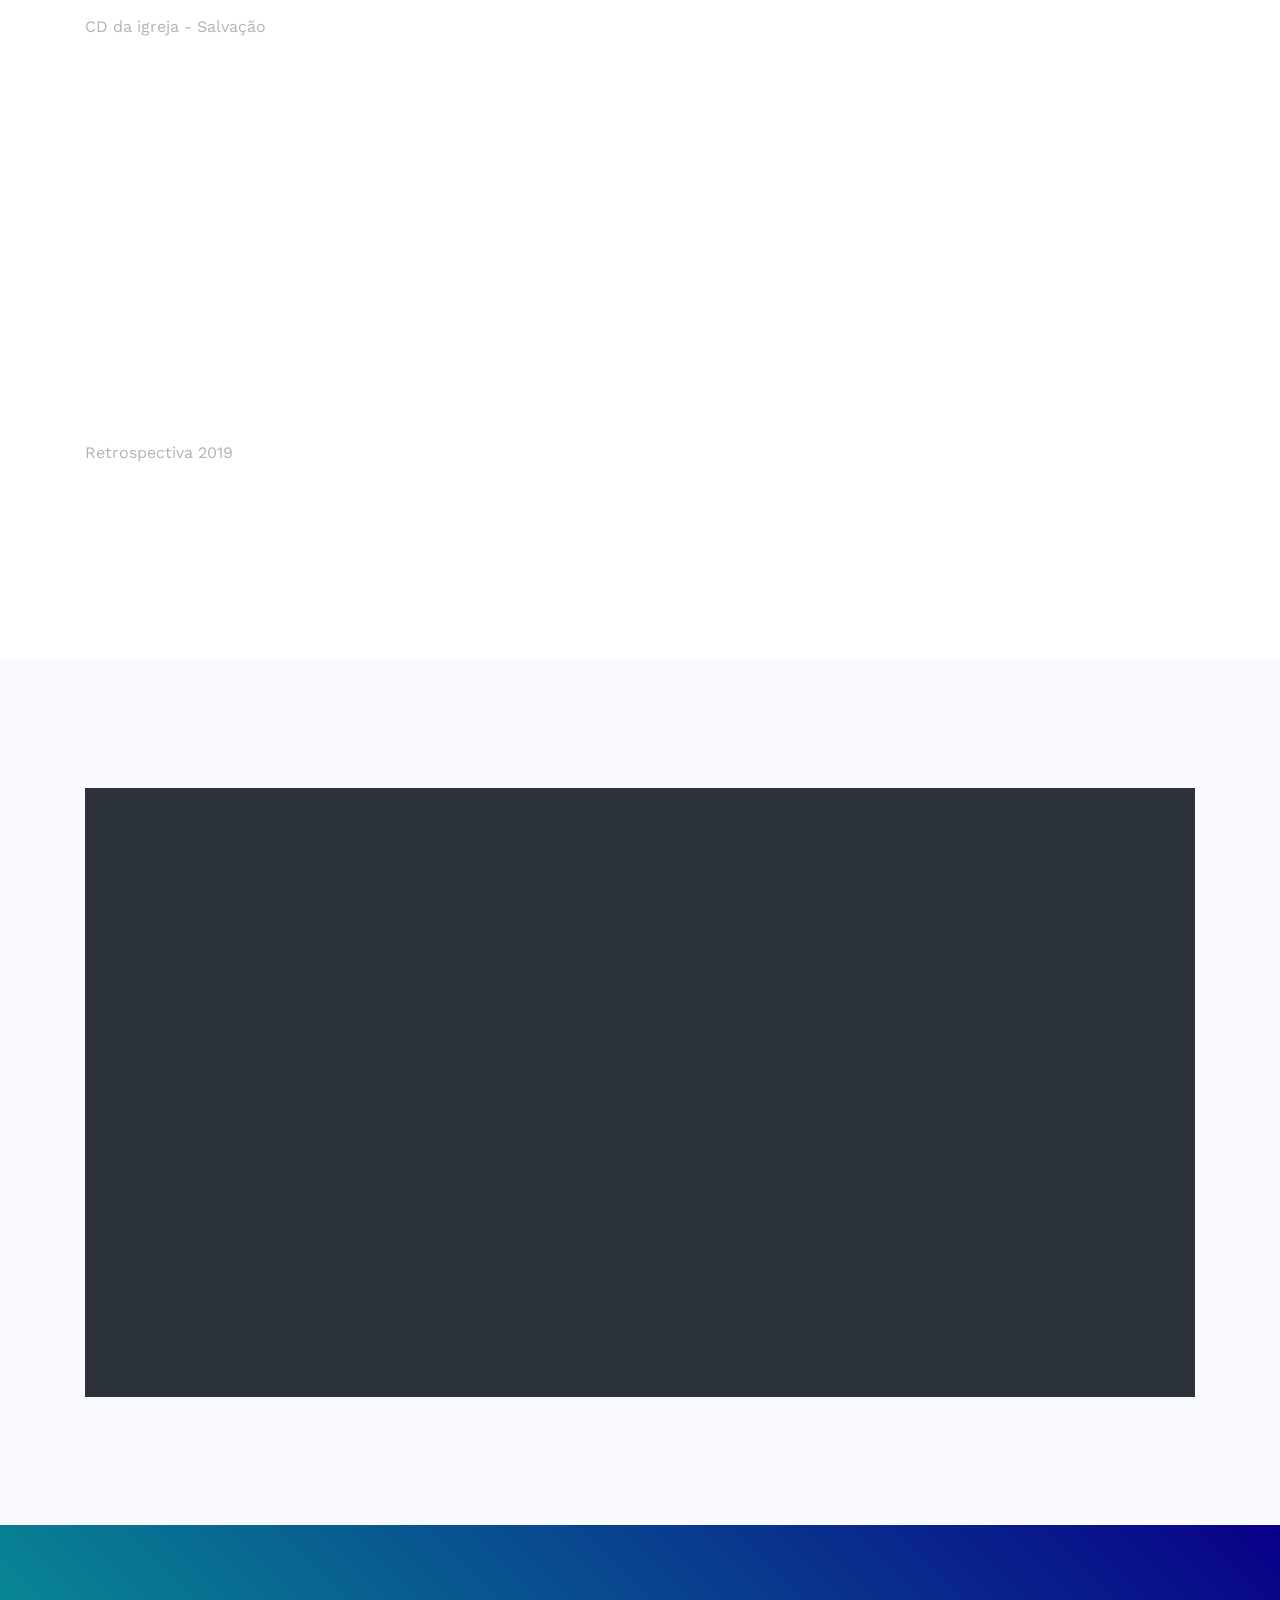
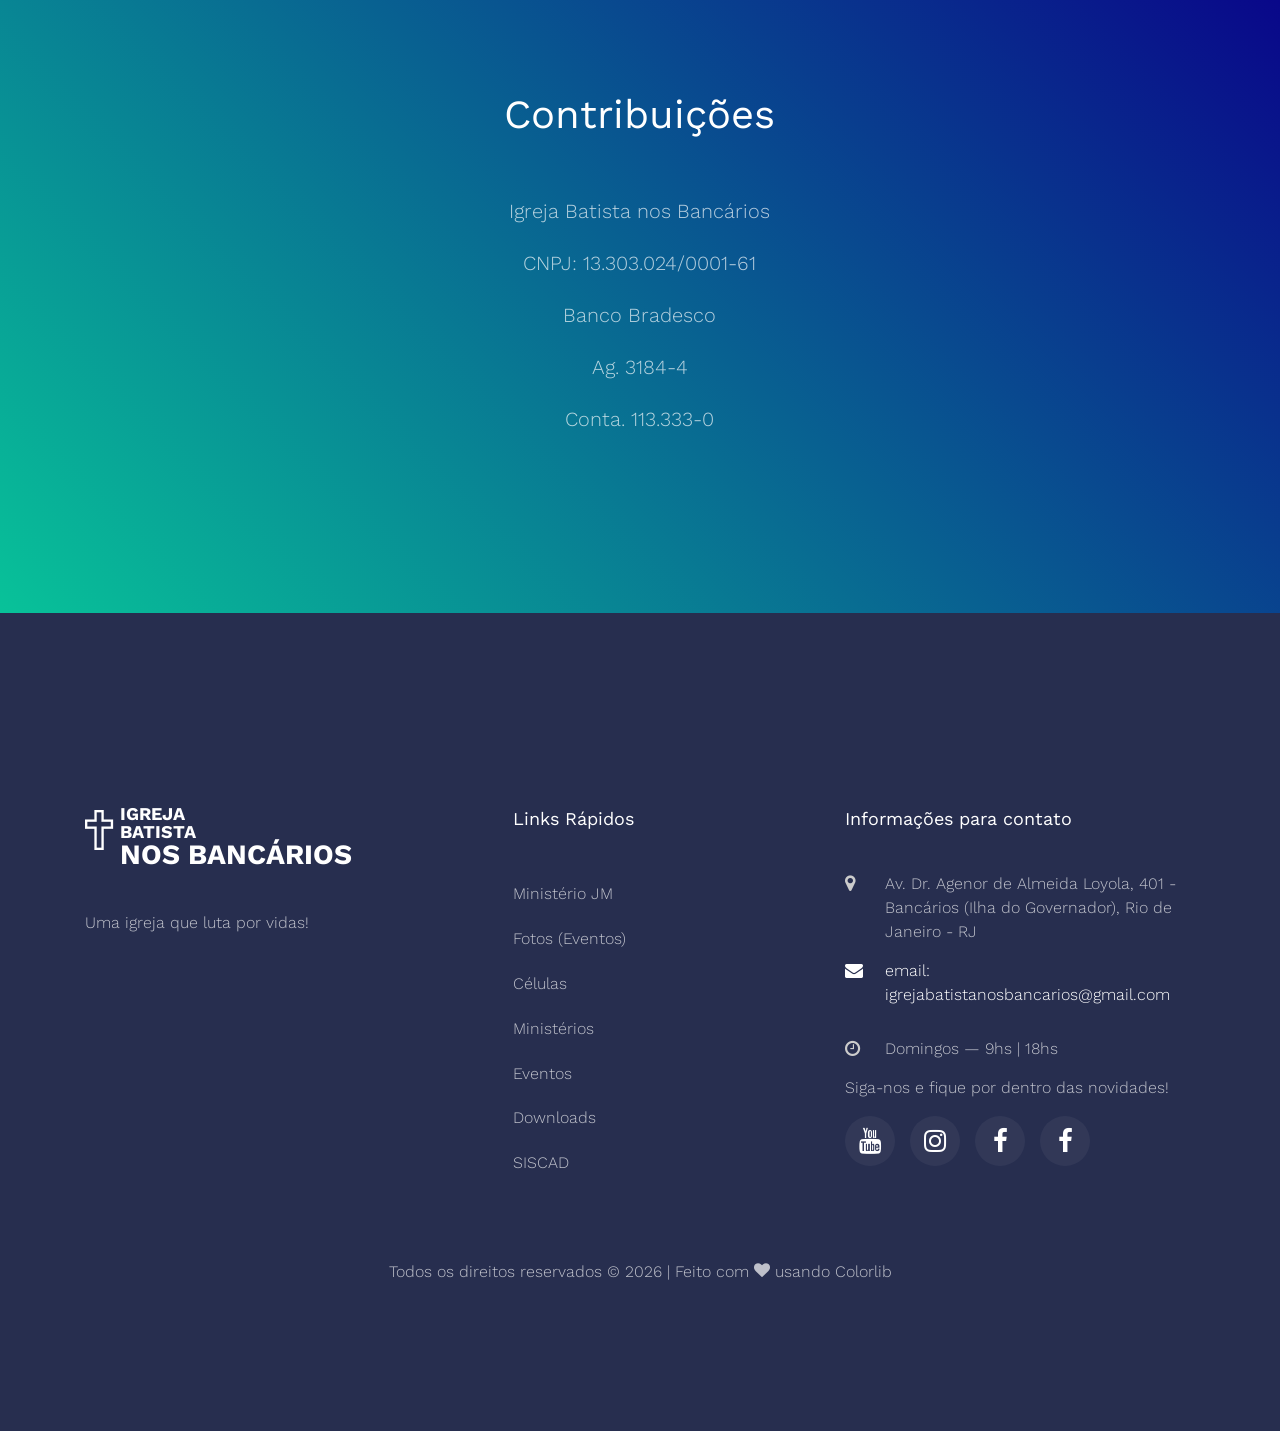
==== commit d8cf5e07: "Update index.html" ====
--- a/index.html
+++ b/index.html
@@ -82,17 +82,6 @@
         <div class="col-md-10 ftco-animate text-center" data-scrollax=" properties: { translateY: '70%' }">
           <h1 class="mb-4" data-scrollax="properties: { translateY: '30%', opacity: 1.6 }">
             Uma igreja que luta por vidas</h1>
-          <h2>
-            <h4 style="color: white;" class="mb-4" data-scrollax="properties: { translateY: '30%', opacity: 1.6 }">
-              EBF 2020 - Lives no Facebook</h4>
-              <h4 style="color: white;" class="mb-4" data-scrollax="properties: { translateY: '30%', opacity: 1.6 }">
-                08, 09 e 10 de julho às 18h</h4>
-            <p>
-              
-              <a href="https://www.facebook.com/groups/218607848238713/"
-               class="btn btn-primary p-3">Clique Aqui</a>
-            </p>
-          </h2>  
         </div>
       </div>
     </div>
@@ -465,4 +454,4 @@
 
 </body>
 
-</html>+</html>
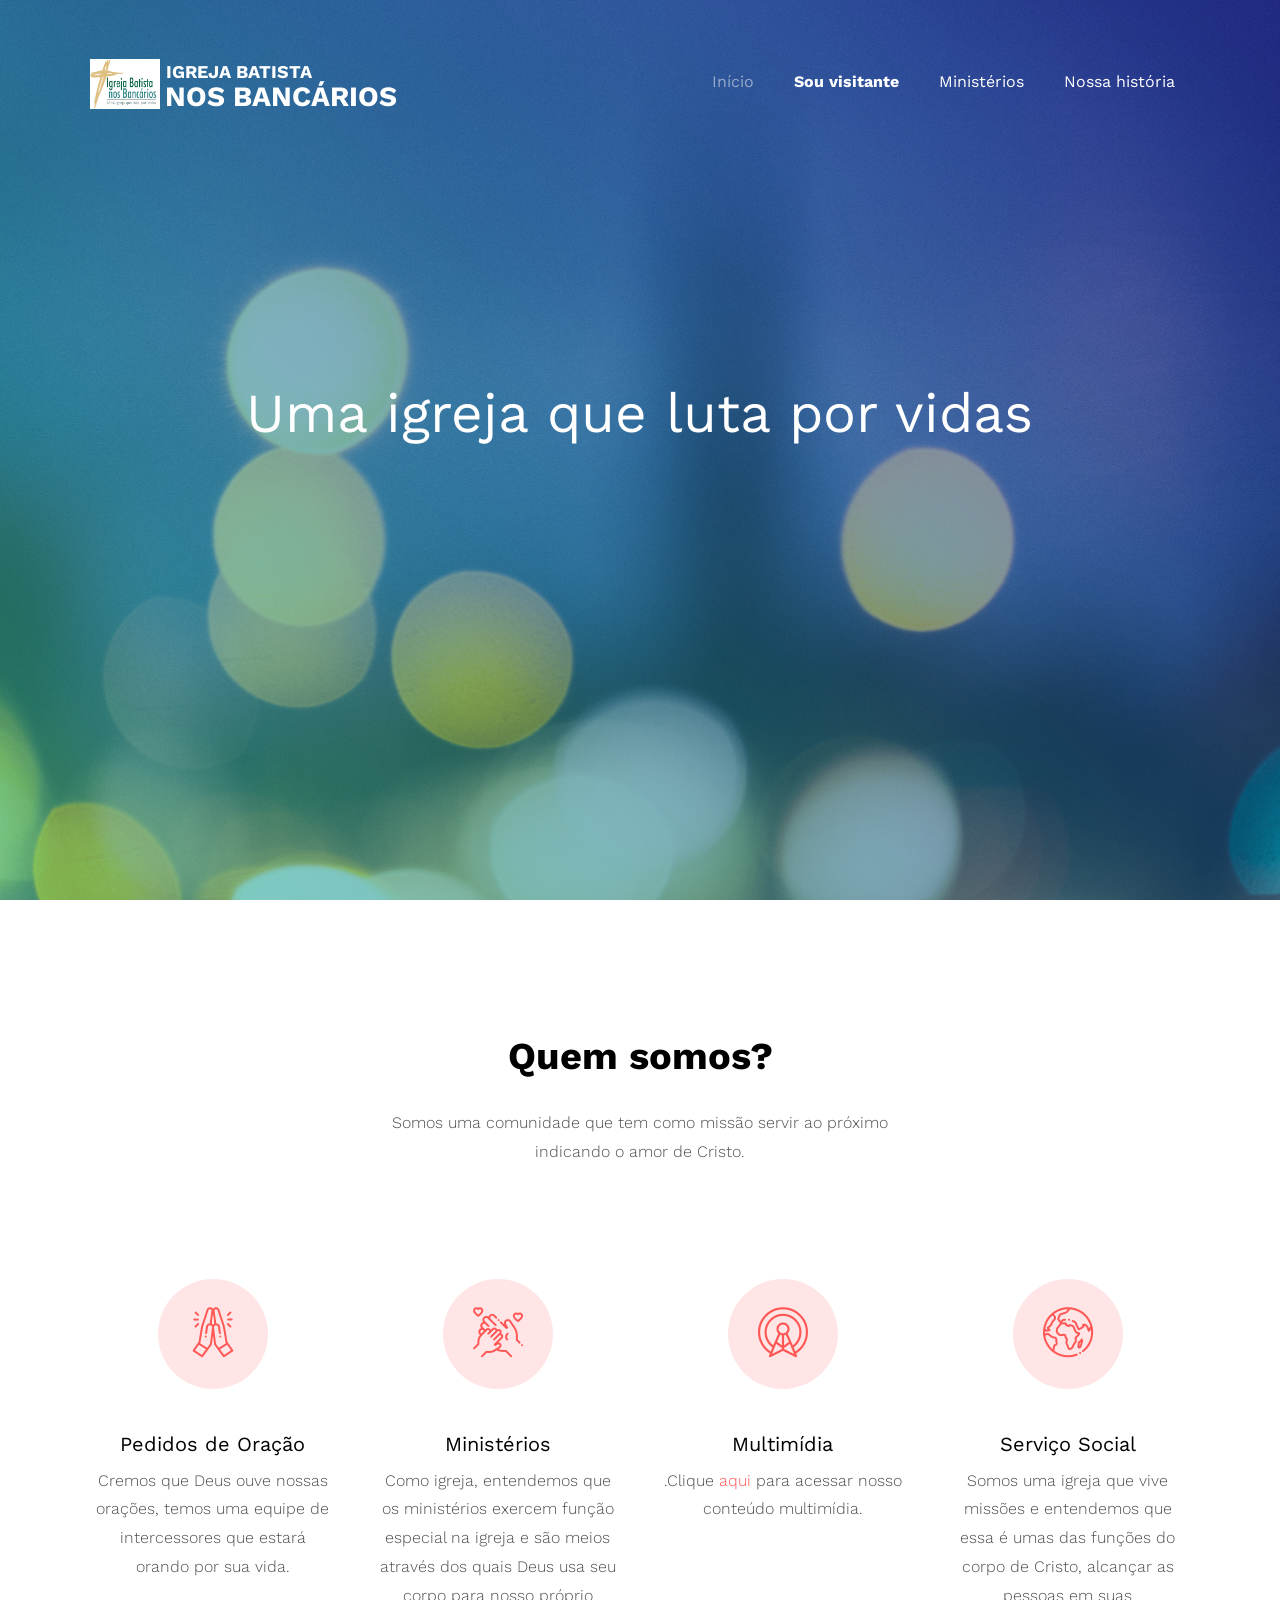
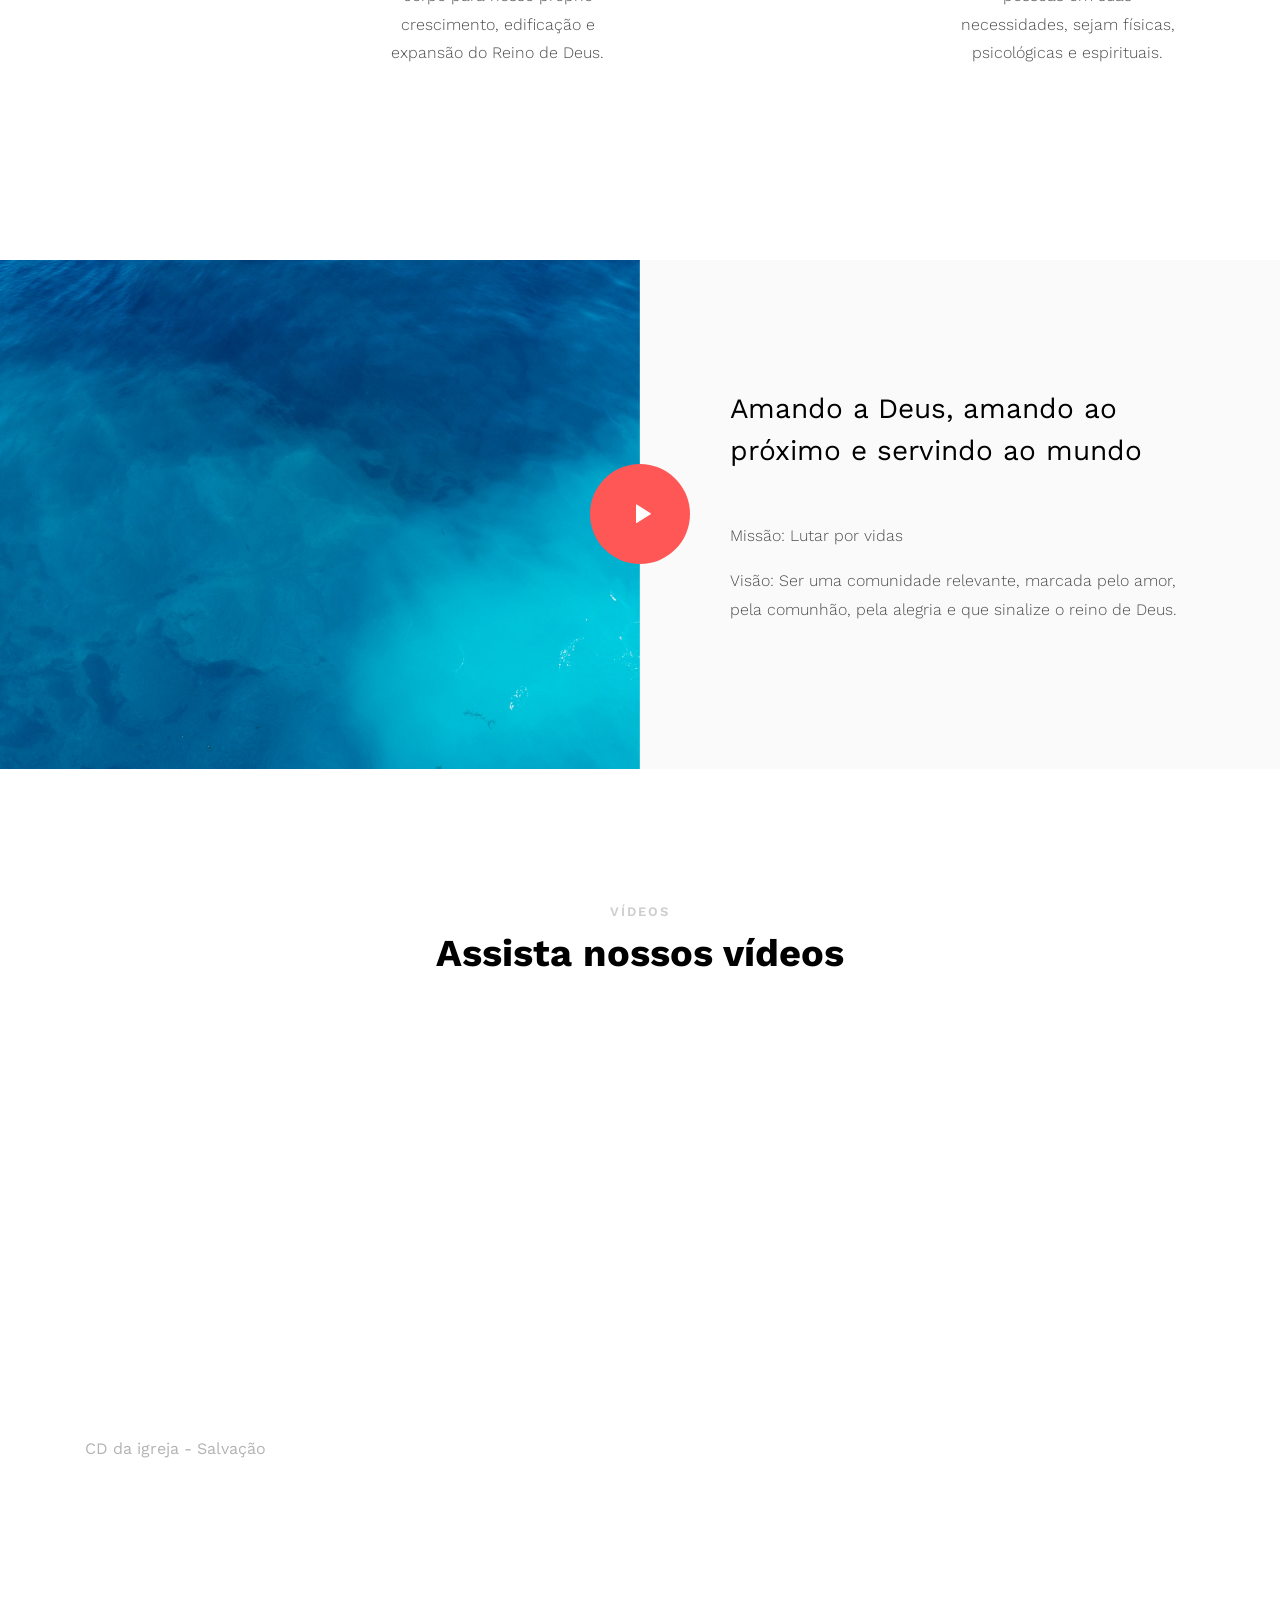
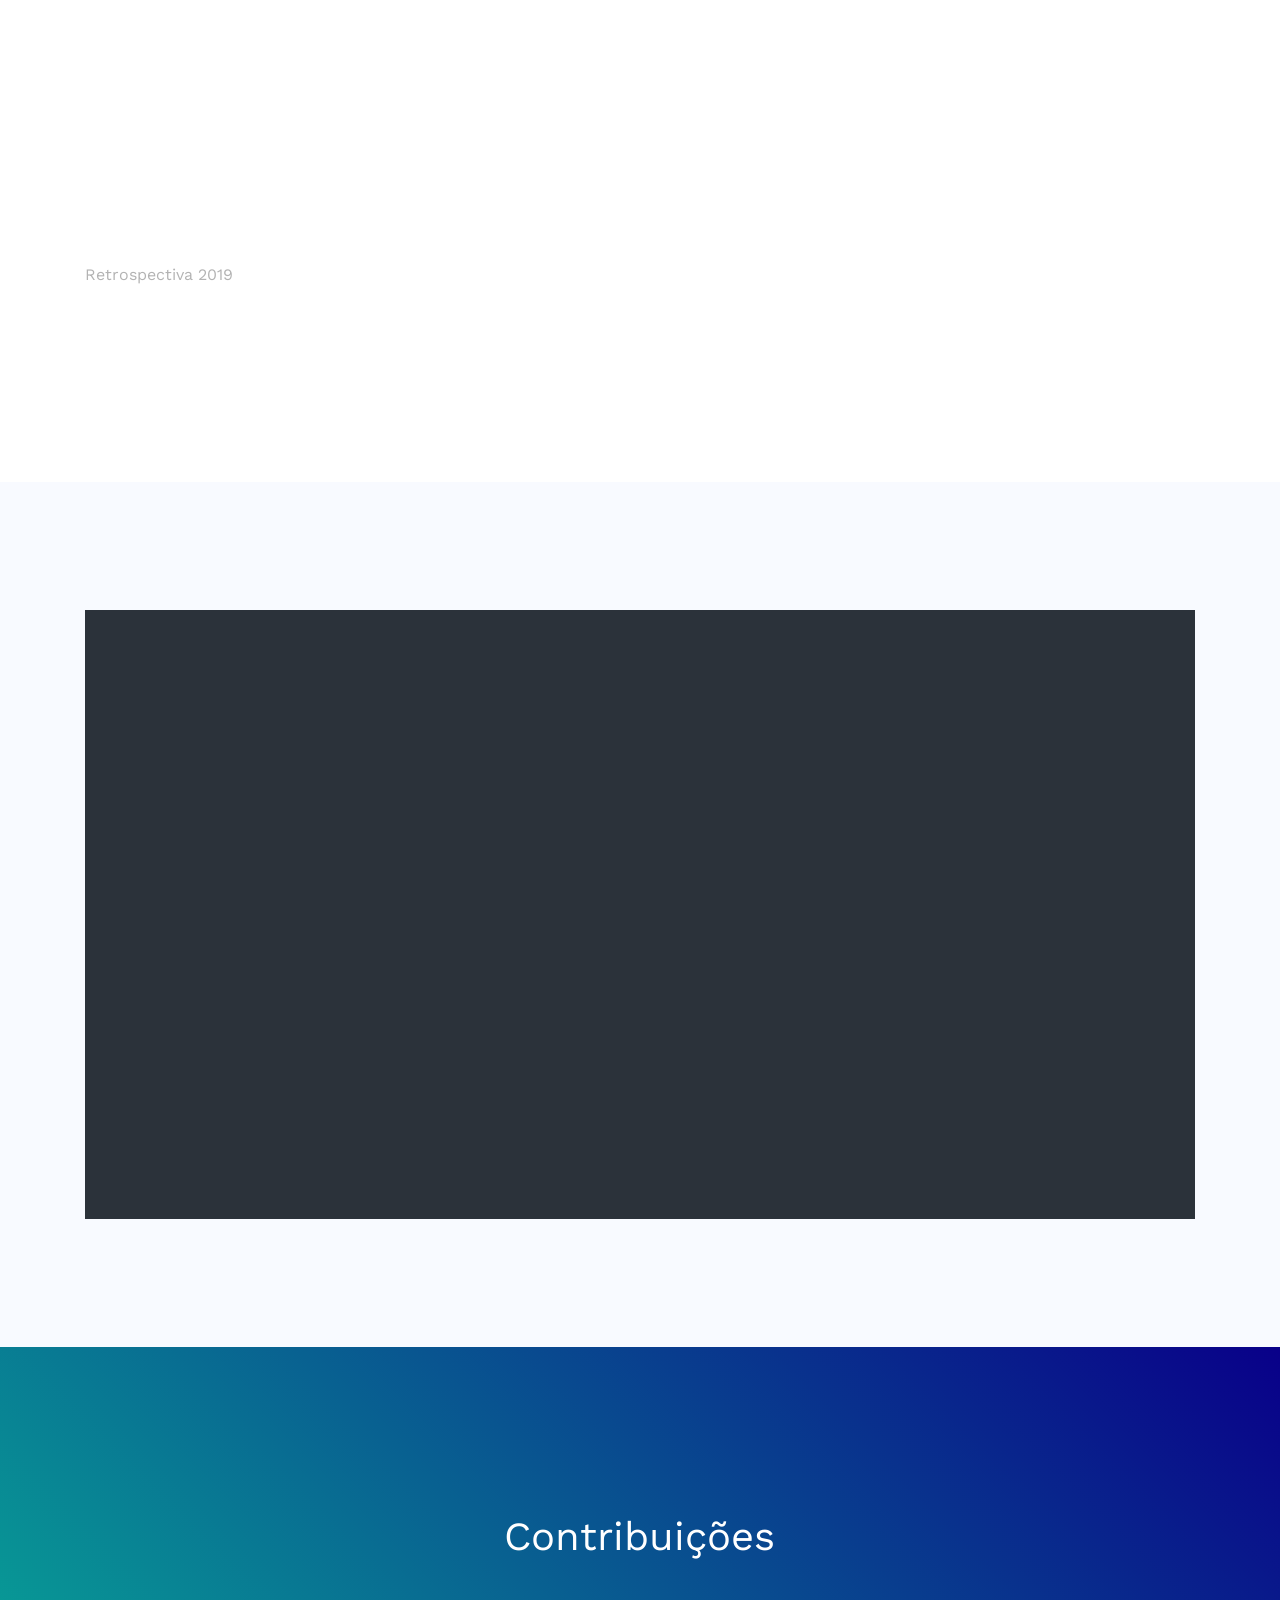
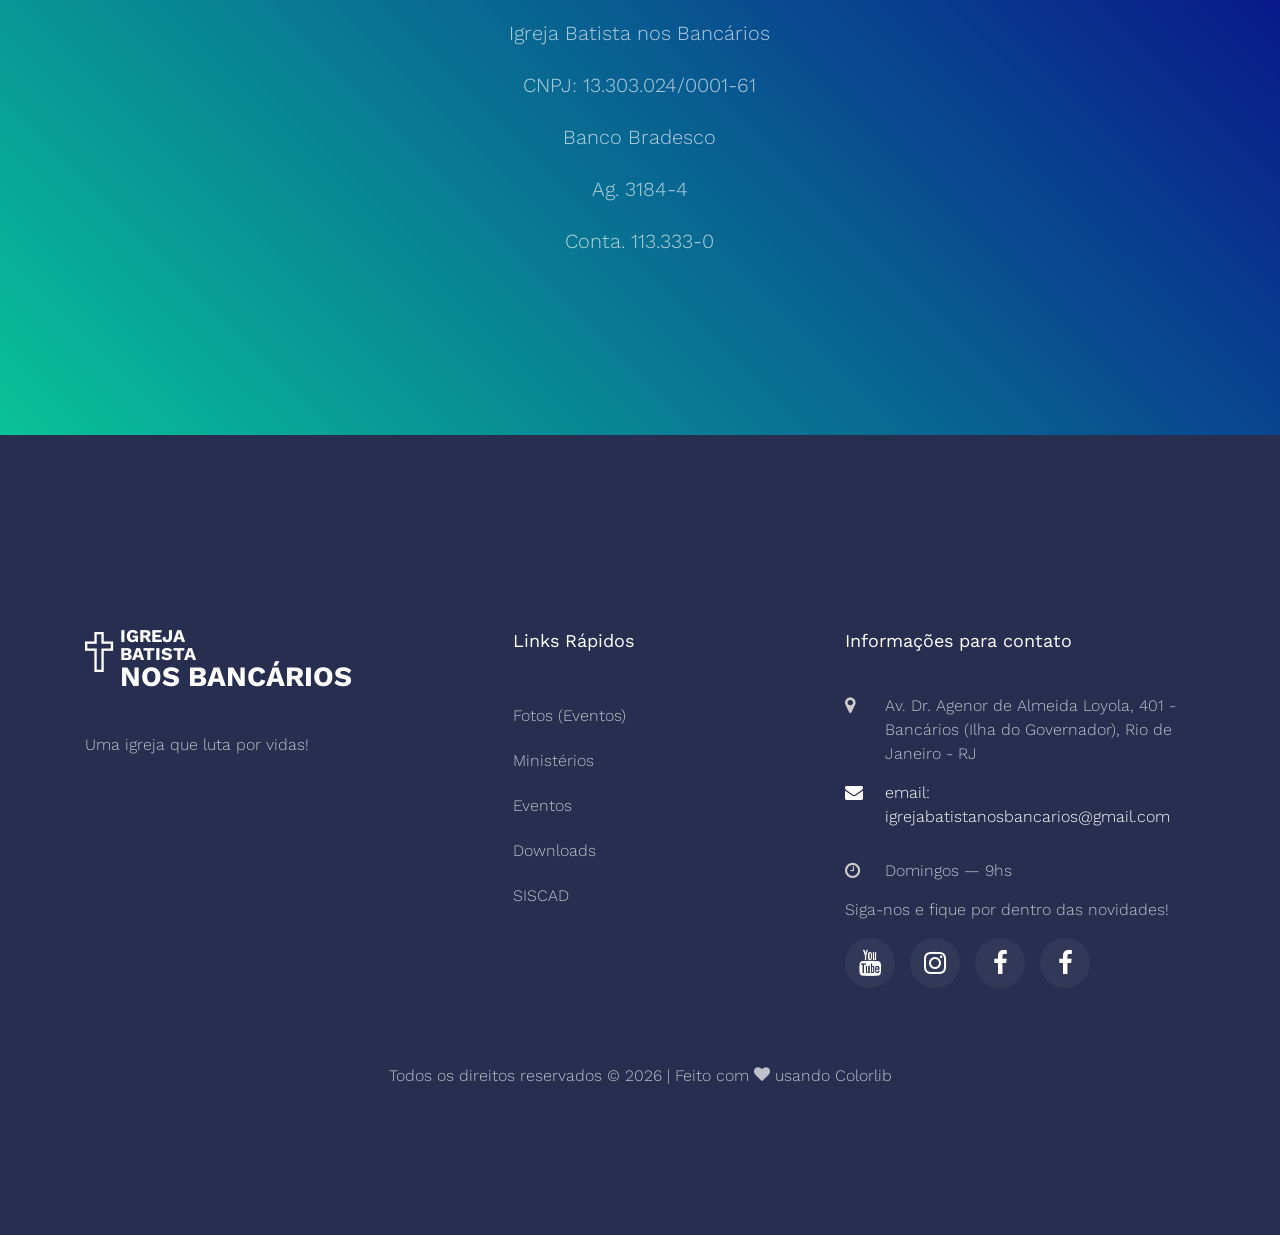
==== commit 83ab1f2a: "refactorinhs" ====
--- a/index.html
+++ b/index.html
@@ -65,9 +65,6 @@
           <li class="nav-item">
             <a href="historia.html" class="nav-link">Nossa história</a>
           </li>
-          <li class="nav-item">
-            <a href="celulas.html" class="nav-link">Células</a>
-          </li>
         </ul>
       </div>
     </div>
@@ -156,45 +153,7 @@
       </div>
     </div>
   </section>
-
-  <section class="ftco-bible-study">
-    <div class="container-wrap">
-      <div class="col-md-12 wrap">
-        <div class="container">
-          <div class="row">
-            <div class="col-md-12 d-md-flex">
-              <div class="one-forth ftco-animate">
-                <h3>Mais Bíblia - Panorama Bíblico</h3>
-                <p>Uma abordagem moderna da EBD direcionada sobre o Antigo Testamento e o Novo Testamento</p>
-                <p>
-                  <strong>Domingo às 10h30 no meet. Link: 
-                    <a href="https://meet.google.com/uoz-uhri-tot ">Clique aqui para participar das Aulas no Meet</a>
-                   </strong>
-                </p>
-              </div>
-              <div class="one-half d-md-flex align-items-md-center ftco-animate">
-                <p>Relógio de Leitura bíblica</p>
-                <div class="countdown-wrap">
-                  <p class="countdown d-flex">
-                    <span id="days"></span>
-                    <span id="hours"></span>
-                    <span id="minutes"></span>
-                    <span id="seconds"></span>
-                  </p>
-                </div>
-                <div class="button">
-                  <p>
-                    <a href="https://www.facebook.com/groups/ClasseEBD.Bancarios/" class="btn btn-primary p-3">Acesso ao Mais Bíblia</a>
-                  </p>
-                </div>
-              </div>
-            </div>
-          </div>
-        </div>
-      </div>
-    </div>
-  </section>
-
+  
   <section class="ftco-section-2">
     <div class="container-fluid">
       <div class="section-2-blocks-wrapper d-flex row no-gutters">
@@ -328,14 +287,7 @@
             <h2 class="ftco-heading-2">Links Rápidos</h2>
             <ul class="list-unstyled">
               <li>
-                <a href="https://www.facebook.com/JM-JuntoMisturado-466941506842502/" class="py-2 d-block">Ministério JM
-                </a>
-              </li>
-              <li>
                 <a href="memorias.html" class="py-2 d-block">Fotos (Eventos)</a>
-              </li>
-              <li>
-                <a href="celulas.html" class="py-2 d-block">Células</a>
               </li>
               <li>
                 <a href="ministerios.html" class="py-2 d-block">Ministérios</a>
@@ -371,7 +323,7 @@
                 </li>
                 <li>
                   <span class="icon icon-clock-o"></span>
-                  <span class="text">Domingos &mdash; 9hs | 18hs</span>
+                  <span class="text">Domingos &mdash; 9hs</span>
                 </li>
                 <li>
                   <span class="text">Siga-nos e fique por dentro das novidades!</span>
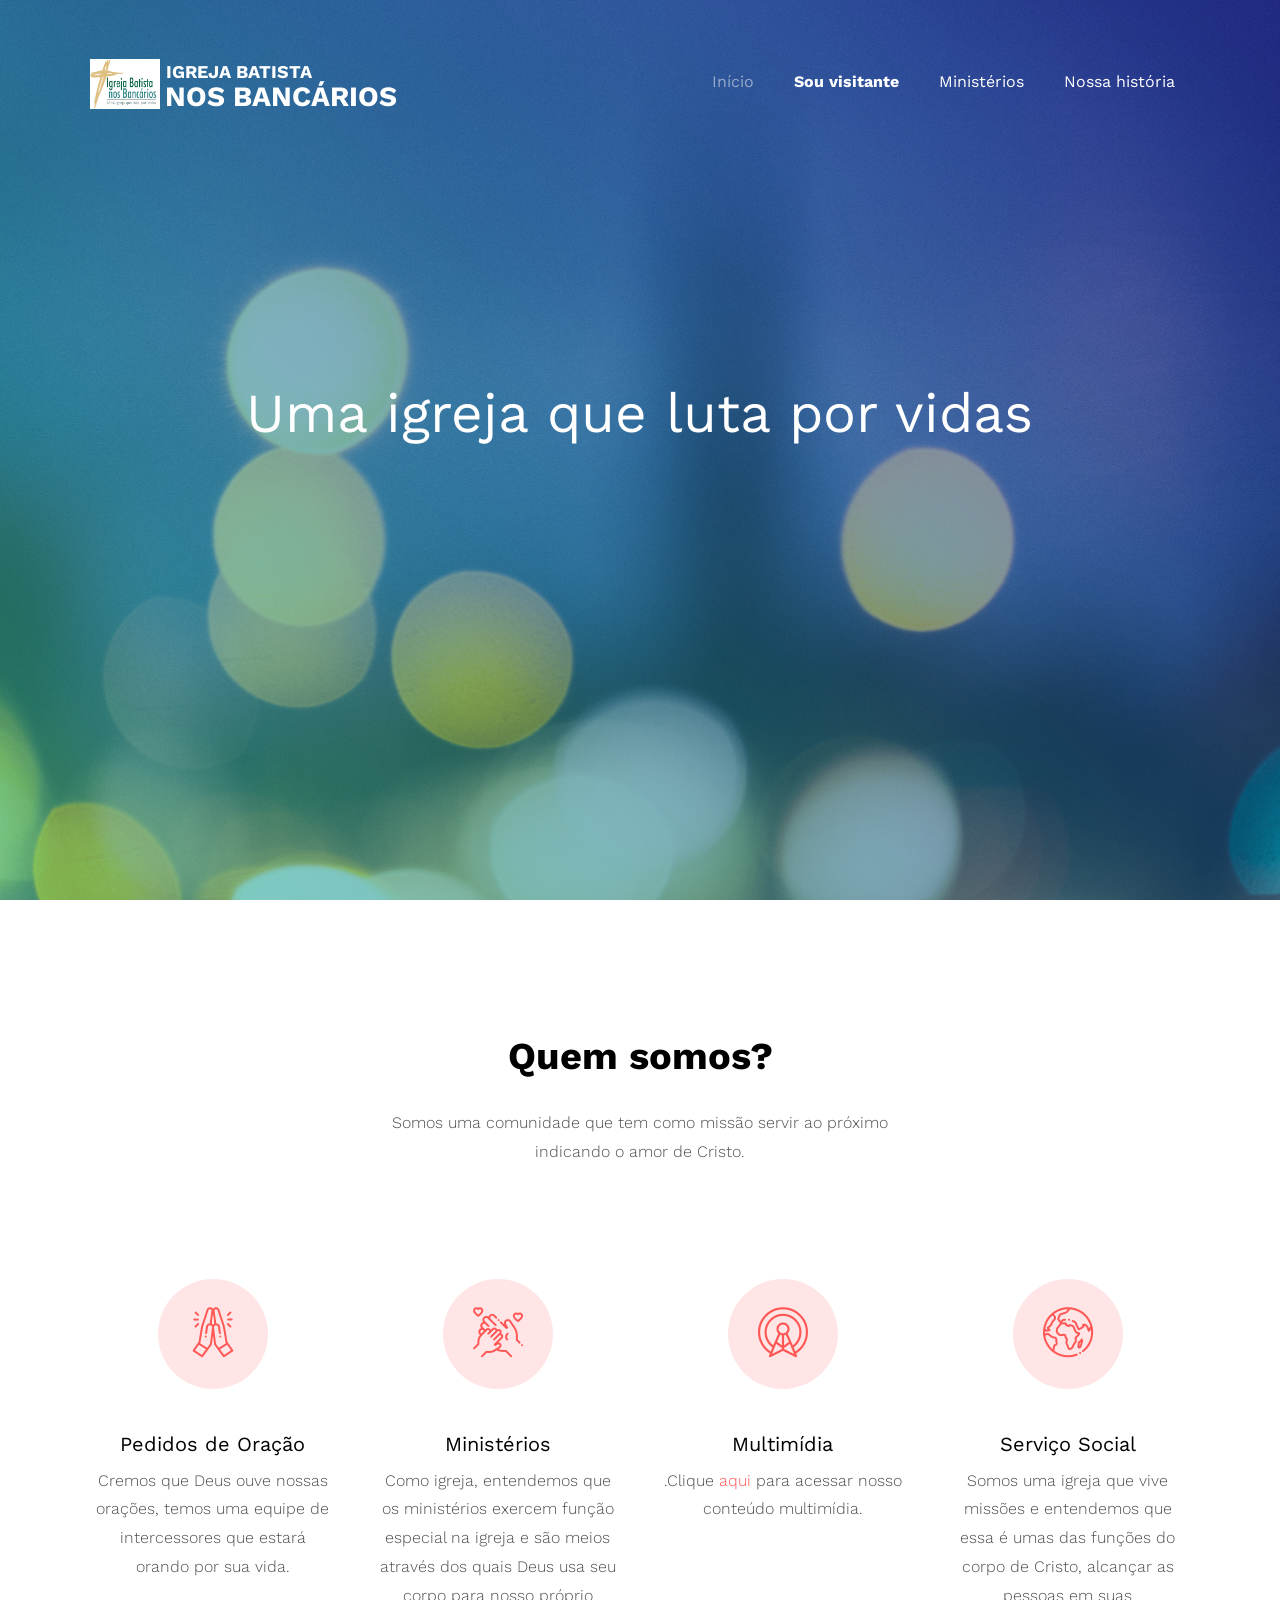
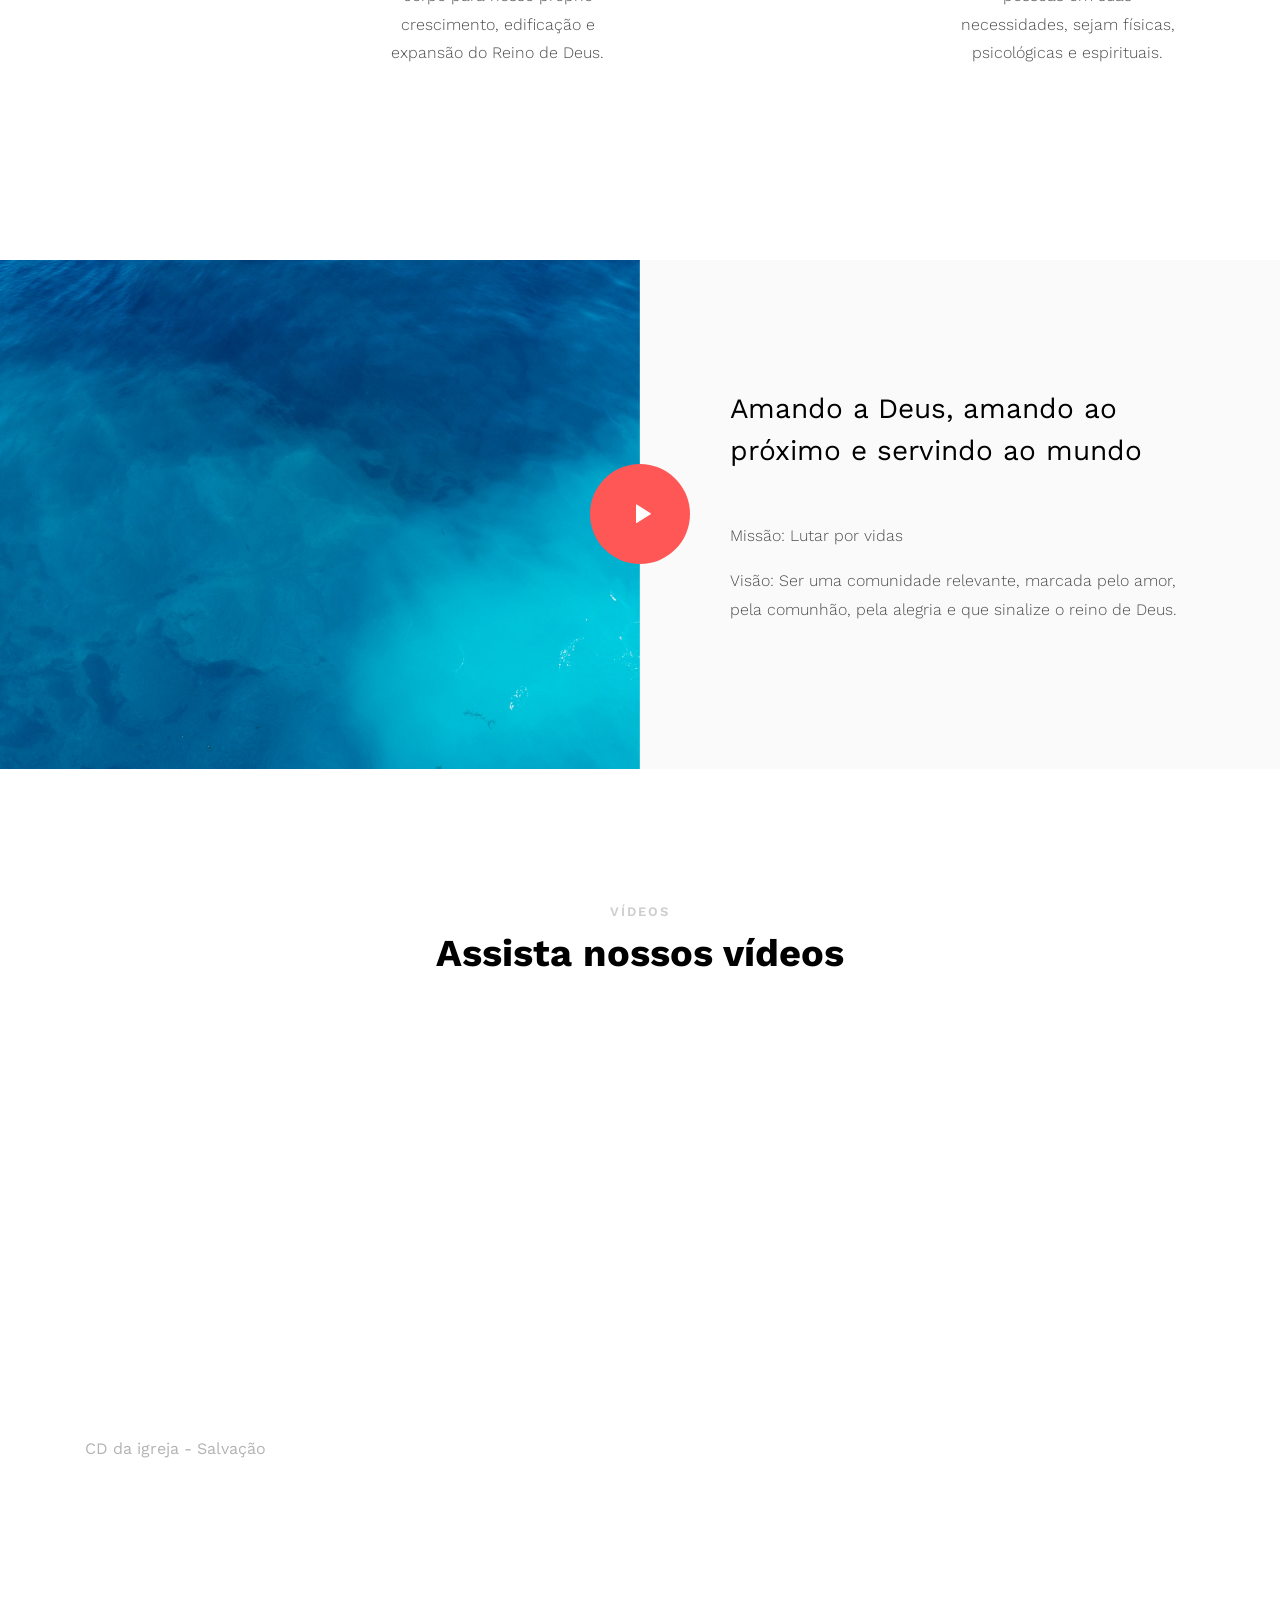
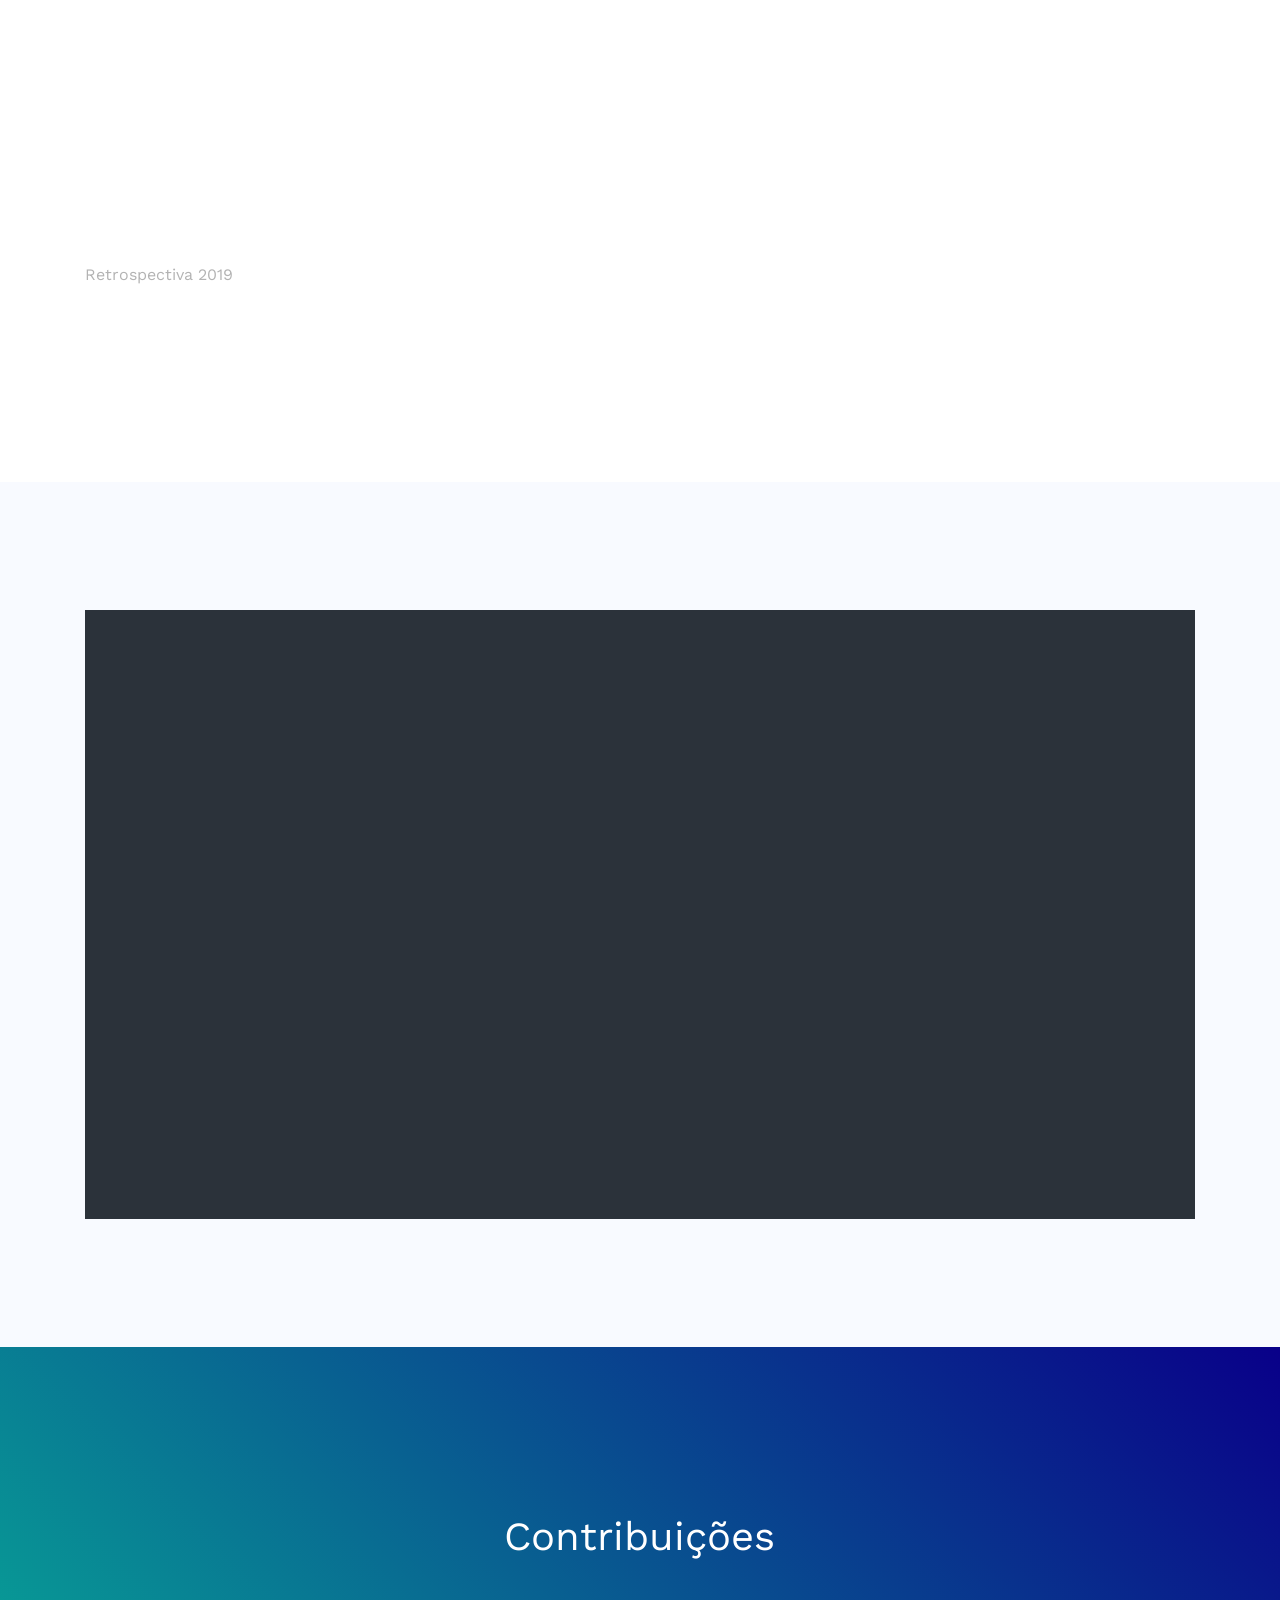
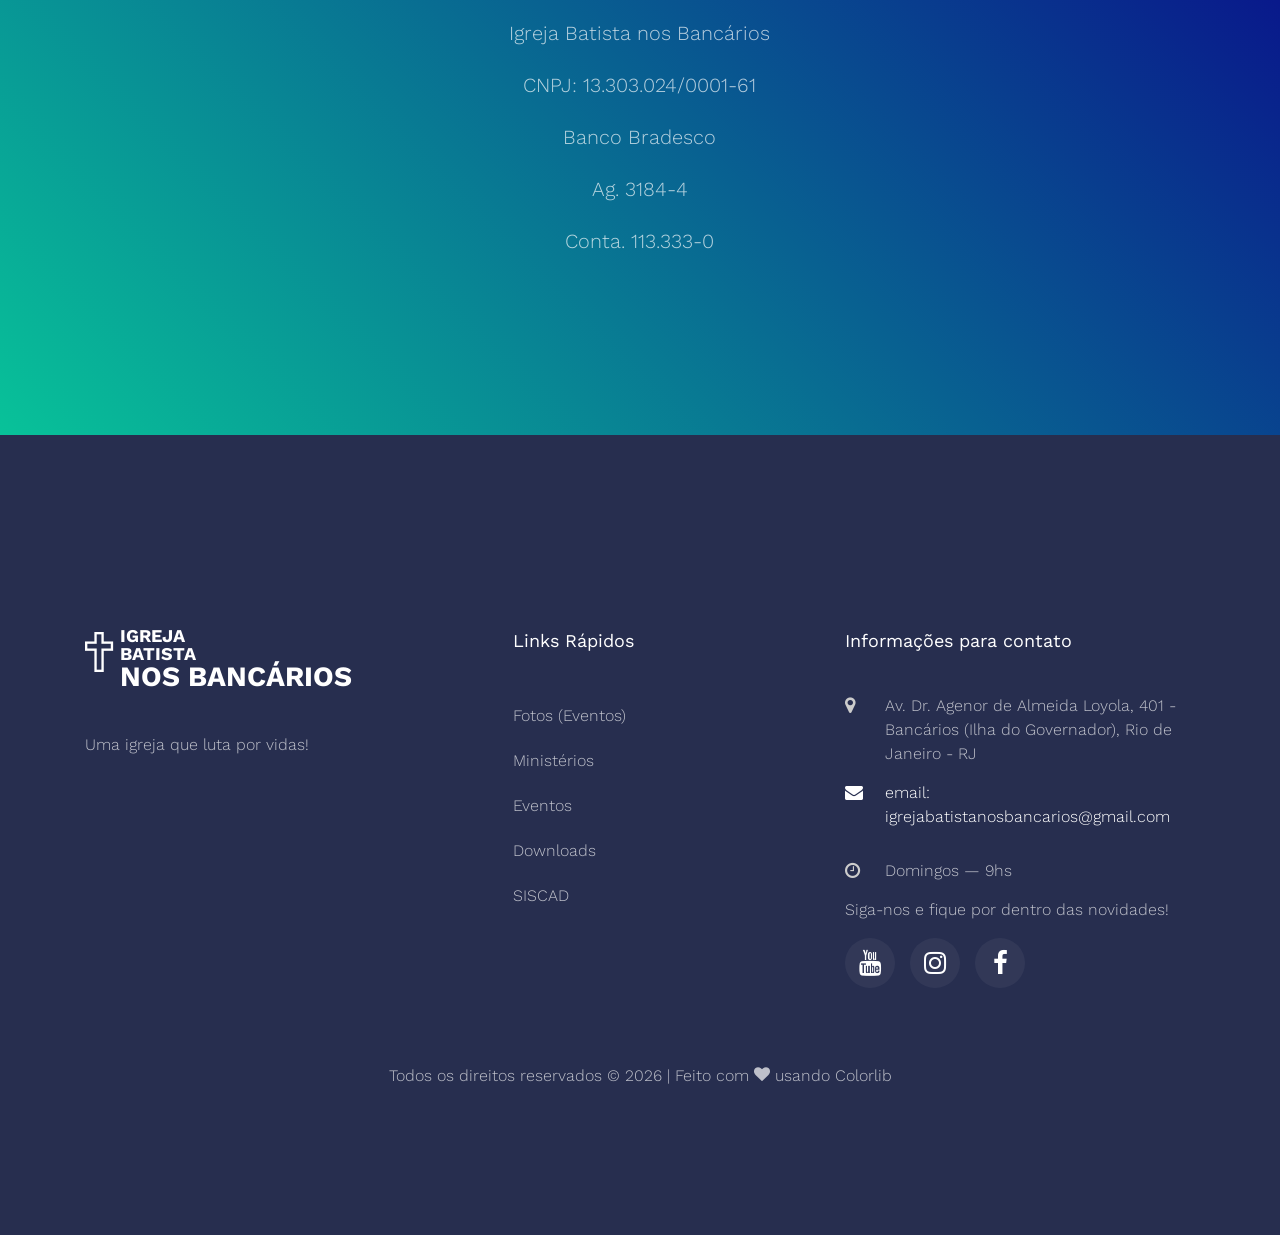
==== commit 1dc105a2: "remocao de link" ====
--- a/index.html
+++ b/index.html
@@ -342,11 +342,6 @@
                 </a>
               </li>
               <li class="ftco-animate">
-                <a href="https://www.facebook.com/igbatistabancarios/">
-                  <span class="icon-facebook"></span>
-                </a>
-              </li>
-              <li class="ftco-animate">
                 <a href="https://www.facebook.com/groups/218607848238713/">
                   <span class="icon-facebook"></span>
                 </a>
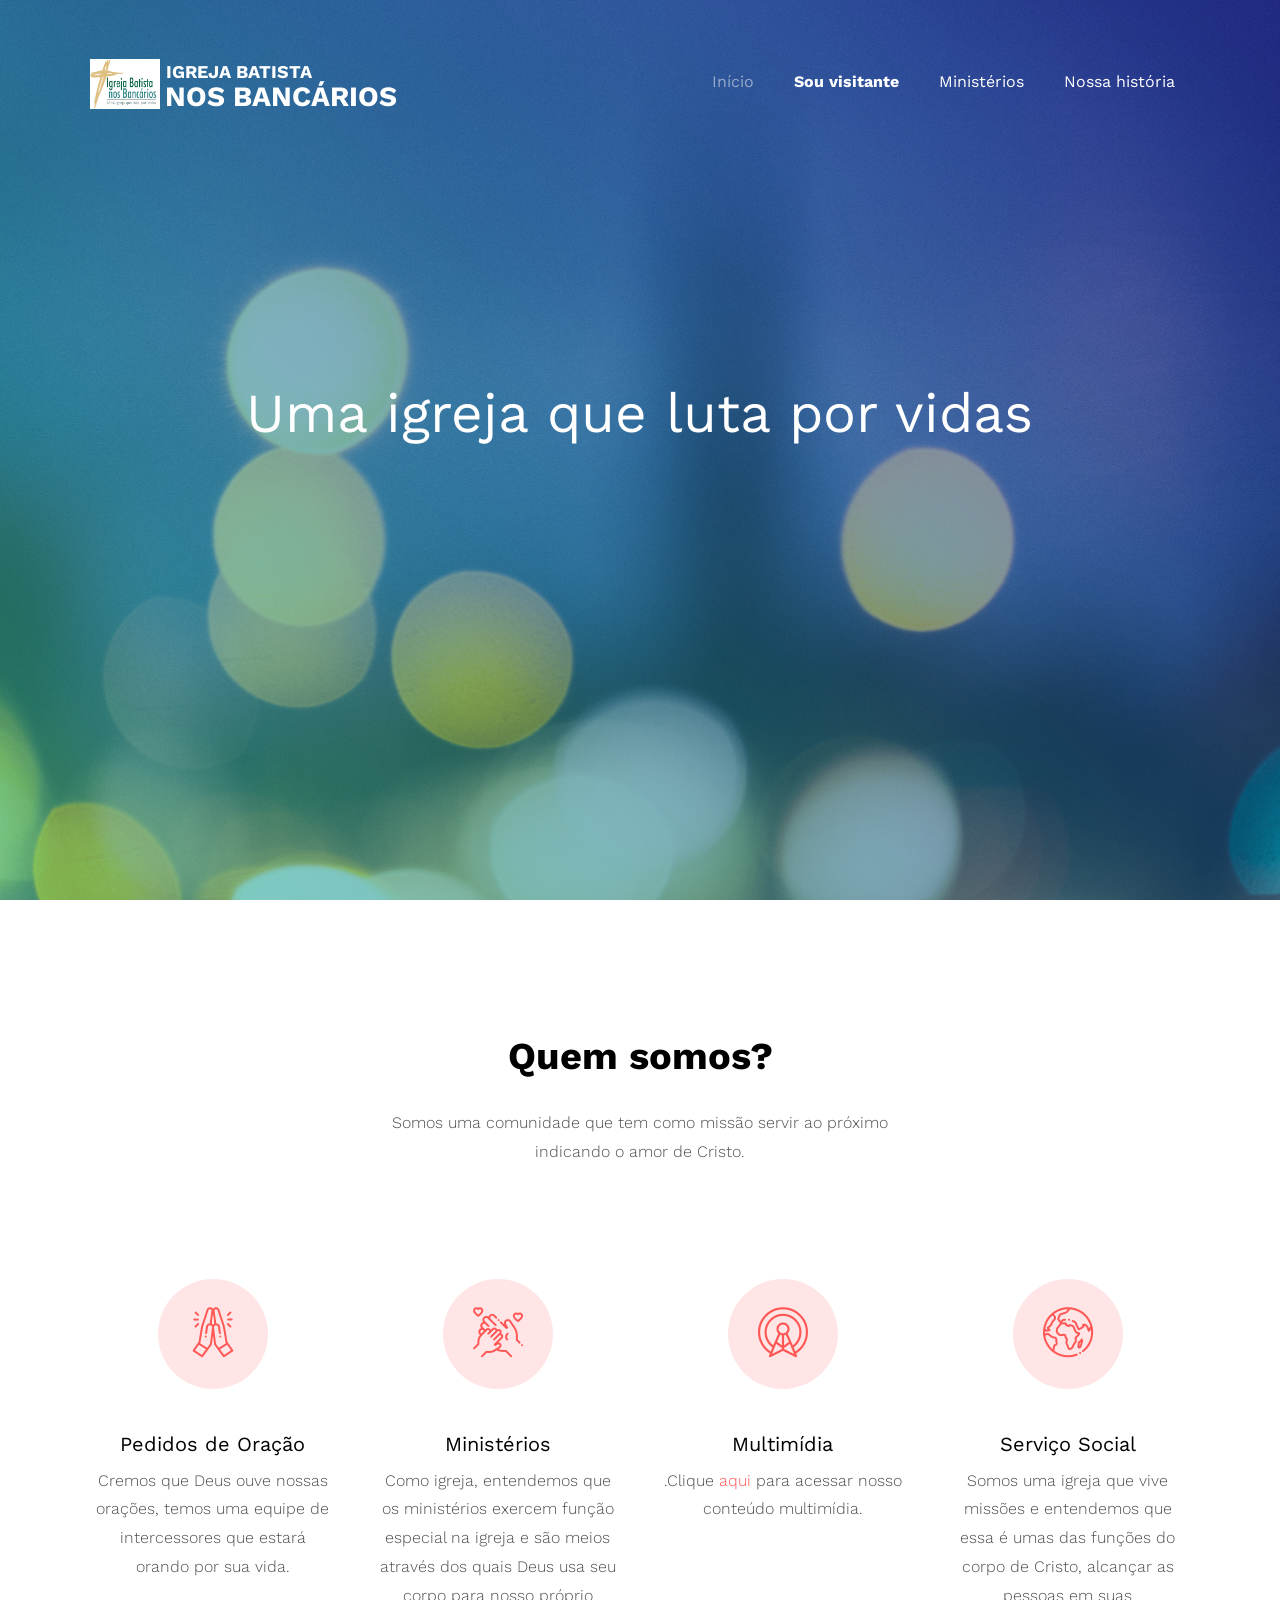
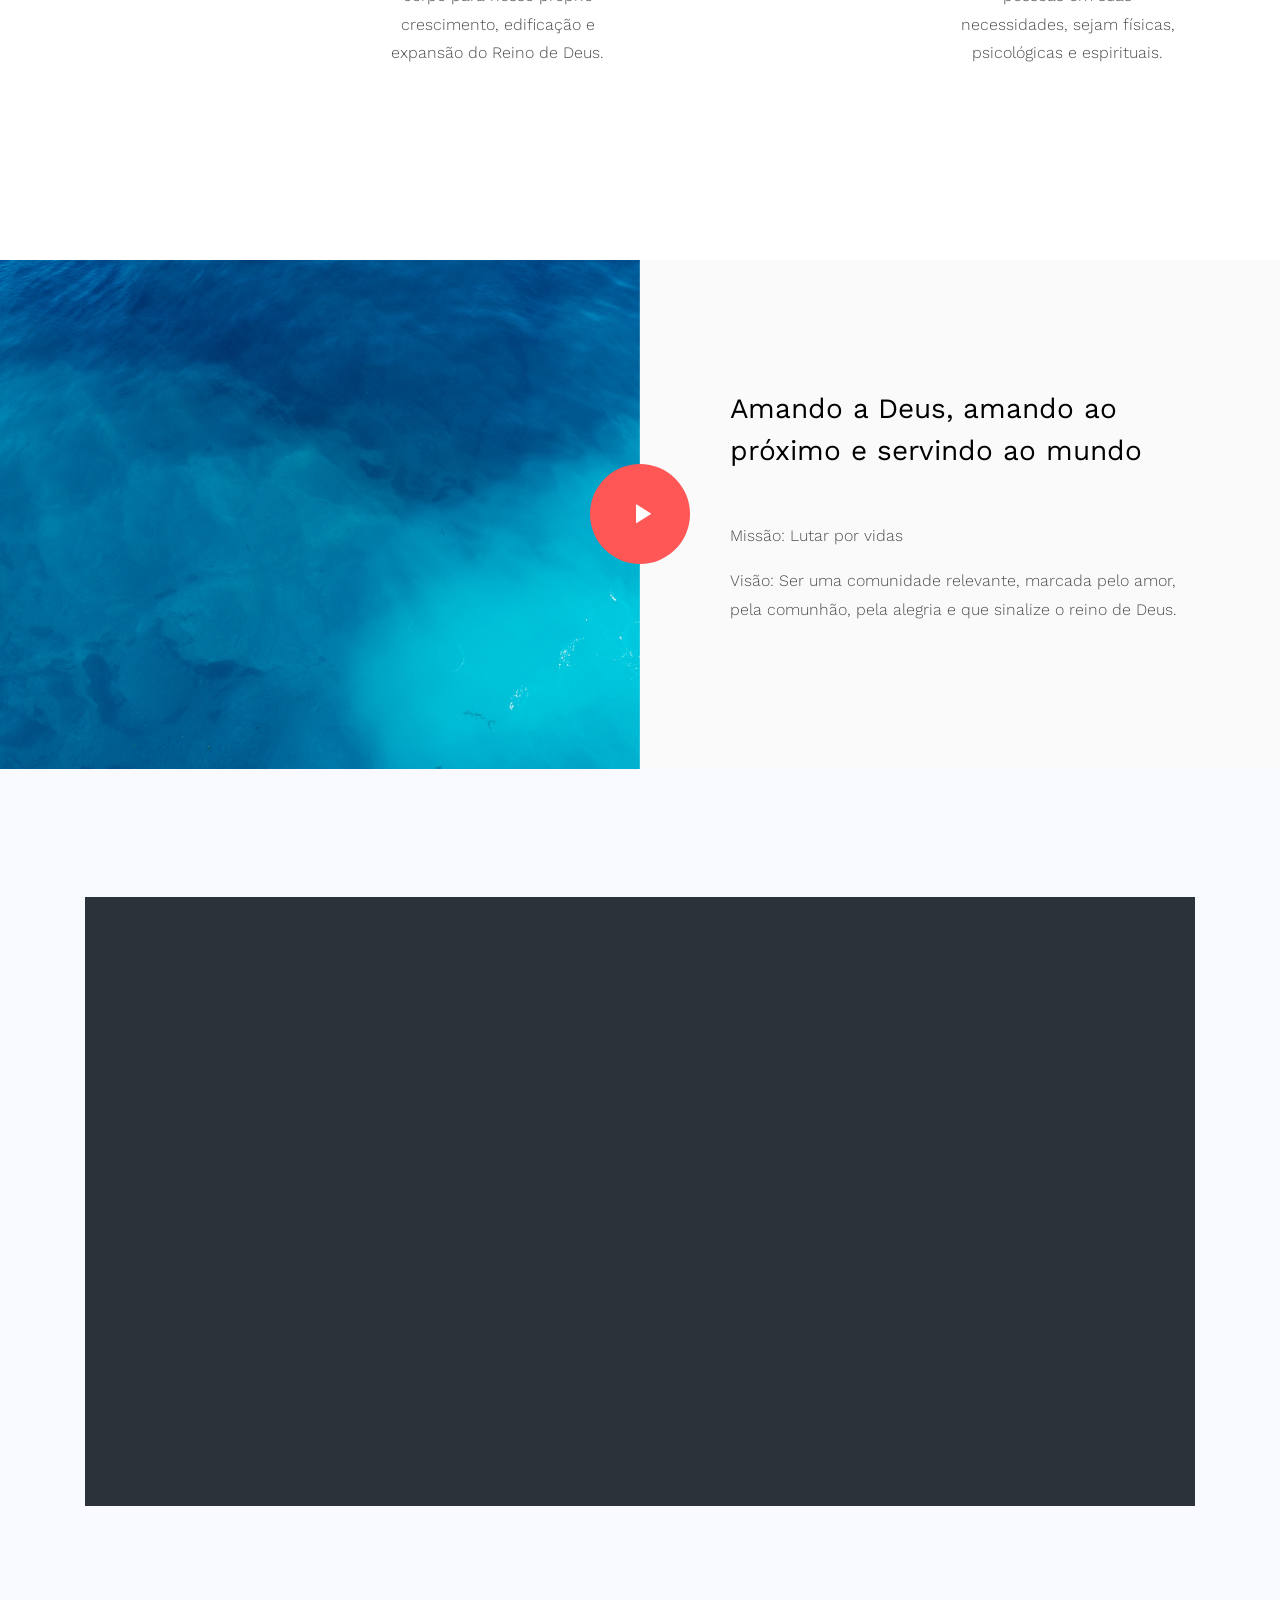
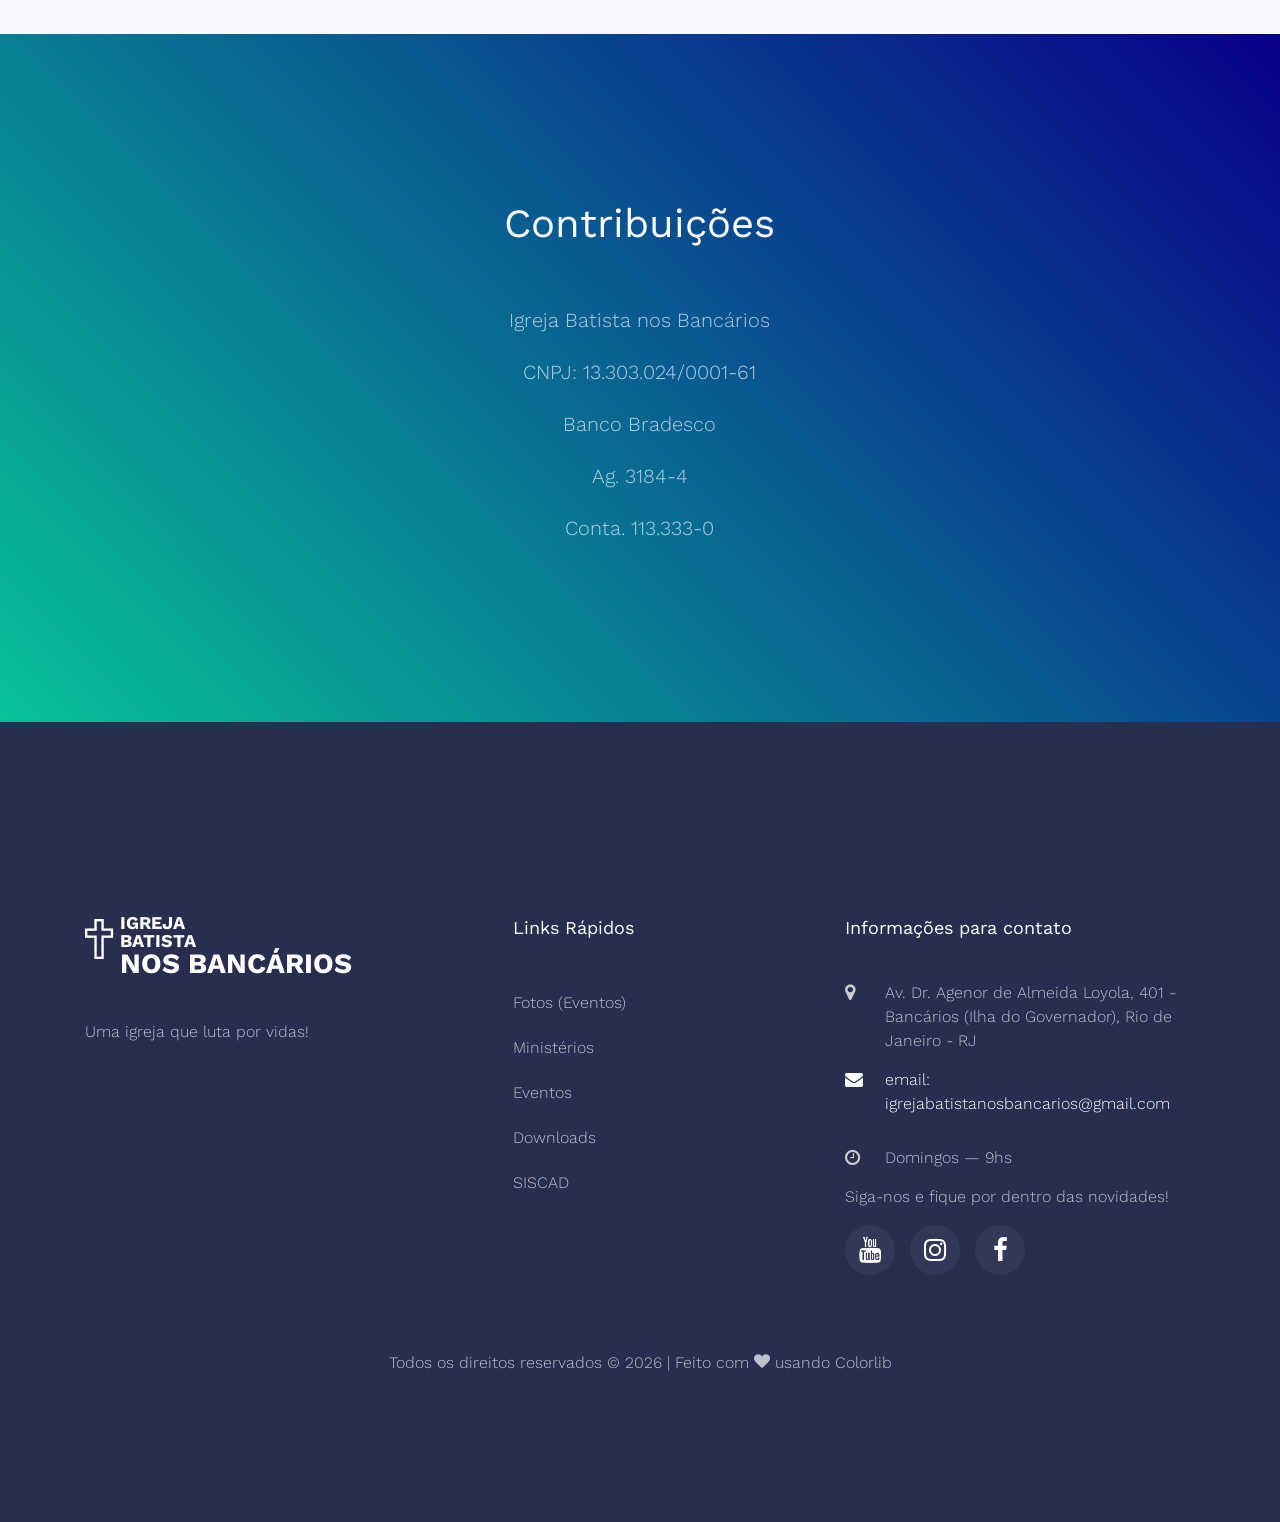
==== commit 6d9abcd2: "remocao videos" ====
--- a/index.html
+++ b/index.html
@@ -44,8 +44,7 @@
         <span style="position: absolute; left: 45Px; top: -15px">&emsp;&emsp;Igreja Batista</span>
         <span class="nosBancarios">nos Bancários</span>
       </a>
-      <button class="navbar-toggler" type="button" data-toggle="collapse" data-target="#ftco-nav" aria-controls="ftco-nav" aria-expanded="false"
-        aria-label="Toggle navigation">
+      <button class="navbar-toggler" type="button" data-toggle="collapse" data-target="#ftco-nav" aria-controls="ftco-nav" aria-expanded="false" aria-label="Toggle navigation">
         <span class="oi oi-menu"></span> Menu
       </button>
 
@@ -70,8 +69,7 @@
     </div>
   </nav>
 
-  <section id="home" class="video-hero js-fullheight" style="height: 700px; background-image: url(images/abstractLight.jpg);  background-size:cover; background-position: center center;background-attachment:fixed;"
-    data-section="home">
+  <section id="home" class="video-hero js-fullheight" style="height: 700px; background-image: url(images/abstractLight.jpg);  background-size:cover; background-position: center center;background-attachment:fixed;" data-section="home">
     <div class="overlay js-fullheight"></div>
     <a class="player" data-property="{videoURL:'https://www.youtube.com/watch?v=HYGZUNdNehw',containment:'#home', showControls:false, optimizeDisplay: true , stopMovieOnBlur: true, showYTLogo:false, autoPlay:true, loop:false, mute:true, startAt:3, stopAt: 8,  opacity:1, quality:'default'}"></a>
     <div class="container">
@@ -83,7 +81,7 @@
       </div>
     </div>
   </section>
- 
+
   <section class="ftco-section">
     <div class="container">
       <div class="row justify-content-center mb-5 pb-5">
@@ -153,7 +151,7 @@
       </div>
     </div>
   </section>
-  
+
   <section class="ftco-section-2">
     <div class="container-fluid">
       <div class="section-2-blocks-wrapper d-flex row no-gutters">
@@ -177,45 +175,6 @@
     </div>
   </section>
 
-  <section class="ftco-section">
-    <div class="container">
-      <div class="row no-gutters justify-content-center mb-5 pb-5">
-        <div class="col-md-7 text-center heading-section ftco-animate">
-          <span class="subheading">Vídeos</span>
-          <h2 class="mb-4">Assista nossos vídeos</h2>
-          <p></p>
-        </div>
-      </div>
-      <div class="row">
-        <div class="col-md-6 ftco-animate">
-          <div class="sermons">
-            <iframe width="560" height="315" src="https://www.youtube.com/embed/FBNvva_CLnk?controls=0" frameborder="0" allow="accelerometer; autoplay; encrypted-media; gyroscope; picture-in-picture"
-              allowfullscreen></iframe>
-            <div class="text">
-              <h3>
-                <a href="#"></a>
-              </h3>
-              <span class="position">CD da igreja - Salvação</span>
-            </div>
-          </div>
-        </div>
-      </div>
-      <div class="row">
-        <div class="col-md-6 ftco-animate">
-          <div class="sermons">
-            <iframe width="560" height="315" src="https://www.youtube.com/embed/6KS8cwd-ObE?controls=0" frameborder="0" allow="accelerometer; autoplay; encrypted-media; gyroscope; picture-in-picture"
-              allowfullscreen></iframe>
-            <div class="text">
-              <h3>
-                <a href="#"></a>
-              </h3>
-              <span class="position">Retrospectiva 2019</span>
-            </div>
-          </div>
-        </div>
-      </div>
-  </section>
-
   <section class="ftco-section testimony-section bg-light">
     <div class="container">
       <div class="row ftco-animate">
@@ -225,8 +184,7 @@
               <div class="x-column x-sm x-1-1" style="padding: 0px; background-color:rgb(43, 50, 58);">
                 <div class="x-map embed">
                   <div>
-                    <iframe width="100%" height="600" src="https://maps.google.com/maps?width=800&amp;height=600&amp;hl=en&amp;q=Igreja%20Batista%20nos%20Banc%C3%A1rios%2C%20Avenida%20Agenor%20de%20Almeira%20Loyola+(Igreja%20Batista%20nos%20Banc%C3%A1rios)&amp;ie=UTF8&amp;t=&amp;z=15&amp;iwloc=B&amp;output=embed"
-                      frameborder="0" scrolling="no" marginheight="0" marginwidth="0">
+                    <iframe width="100%" height="600" src="https://maps.google.com/maps?width=800&amp;height=600&amp;hl=en&amp;q=Igreja%20Batista%20nos%20Banc%C3%A1rios%2C%20Avenida%20Agenor%20de%20Almeira%20Loyola+(Igreja%20Batista%20nos%20Banc%C3%A1rios)&amp;ie=UTF8&amp;t=&amp;z=15&amp;iwloc=B&amp;output=embed" frameborder="0" scrolling="no" marginheight="0" marginwidth="0">
                     </iframe>
                   </div>
                 </div>
@@ -332,9 +290,9 @@
             </div>
             <ul class="ftco-footer-social list-unstyled float-md-left float-lft">
               <li class="ftco-animate">
-                    <a href="https://www.youtube.com/channel/UCk3xc1jV3slm47F_EXBStCA">
-                      <span class="icon-youtube"></span>
-                    </a>
+                <a href="https://www.youtube.com/channel/UCk3xc1jV3slm47F_EXBStCA">
+                  <span class="icon-youtube"></span>
+                </a>
               </li>
               <li class="ftco-animate">
                 <a href="https://www.instagram.com/igbatistabancarios/">
@@ -401,4 +359,4 @@
 
 </body>
 
-</html>
+</html>
